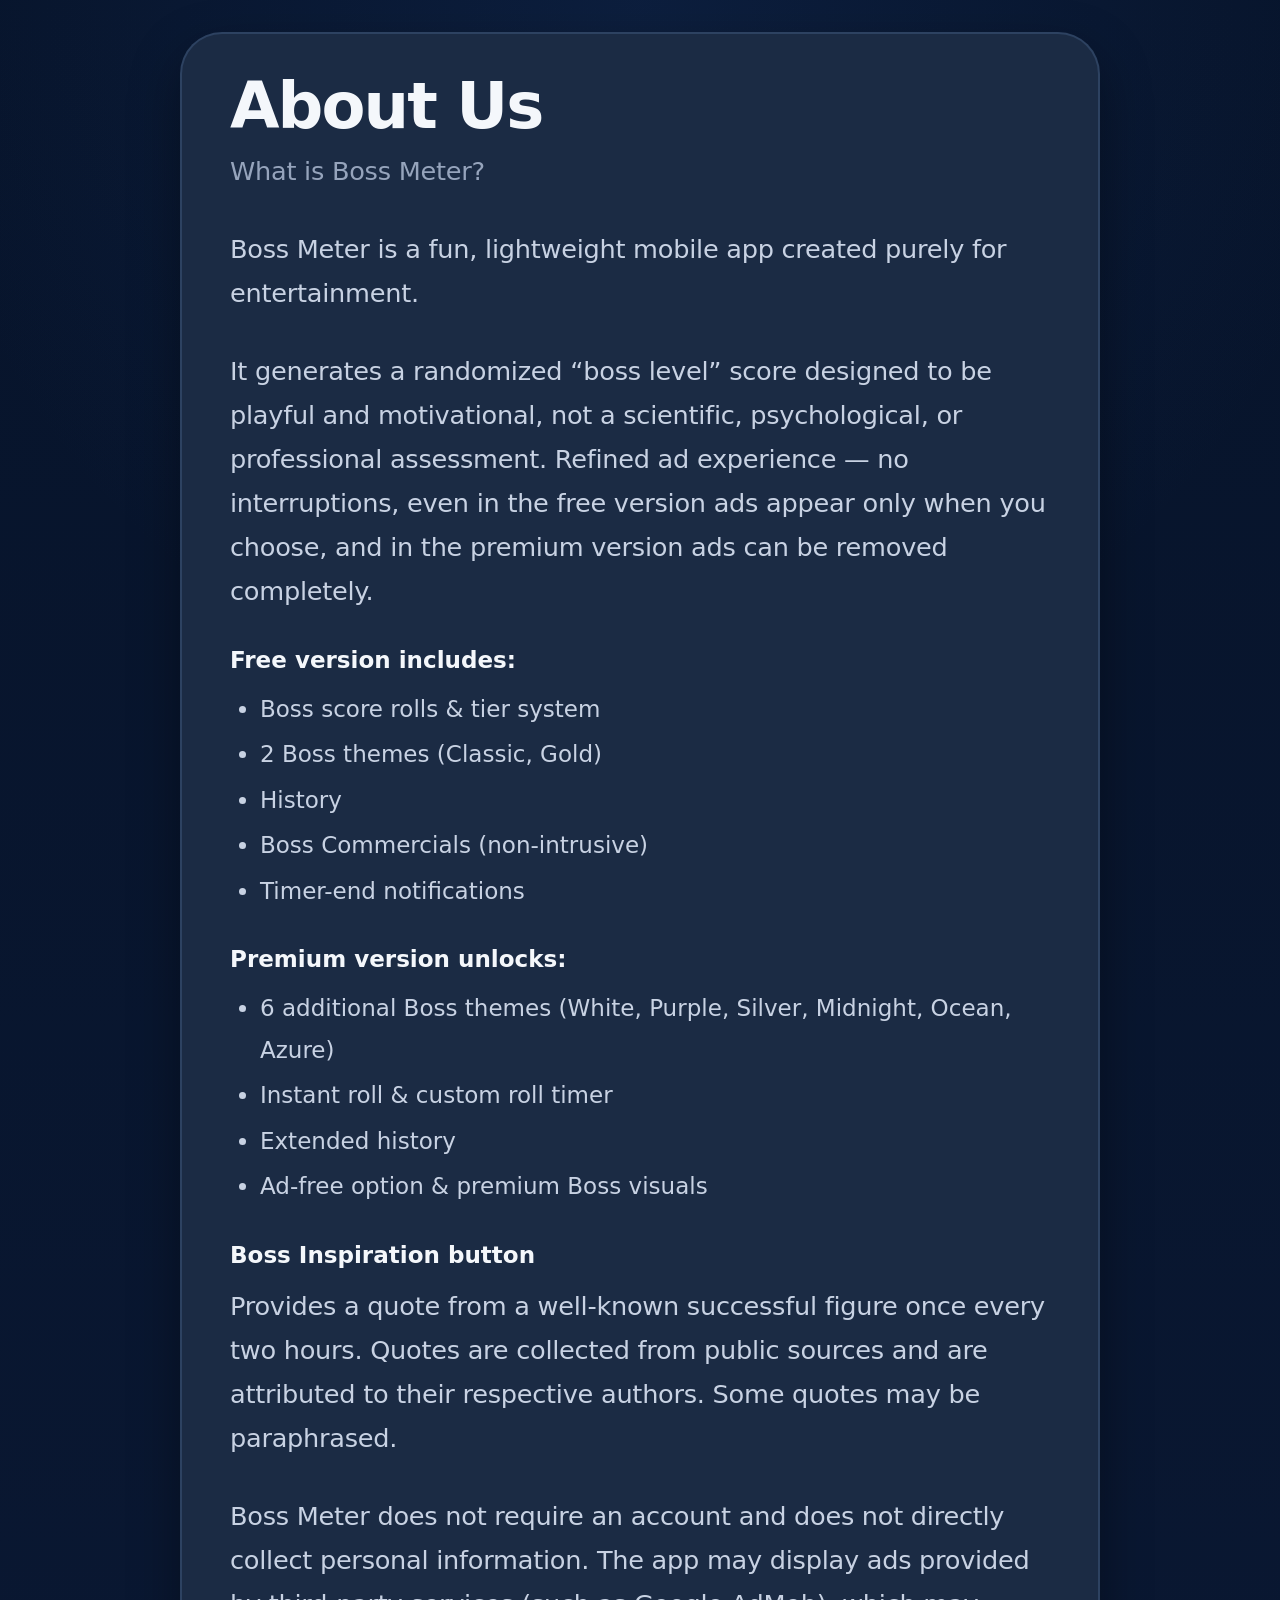
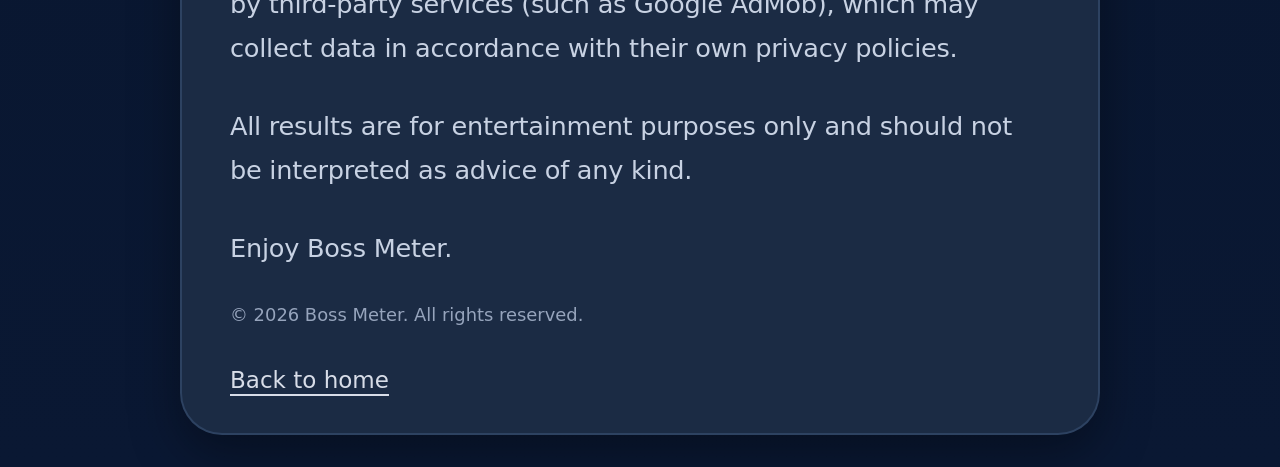
==== about.html @ b12c8812 "Update about.html" ====
<!DOCTYPE html>
<html lang="en">
<head>
  <meta charset="UTF-8" />
  <meta name="viewport" content="width=device-width, initial-scale=1.0" />
  <title>About Us - Boss Meter</title>
  <style>
    :root {
      --bg-1: #07142b;
      --bg-2: #0a1833;
      --card-bg: #1b2b44;
      --card-border: rgba(110, 145, 200, 0.22);
      --text-primary: #f4f7fb;
      --text-secondary: #c8d2e3;
      --text-muted: #96a4bc;
      --link: #d8dde8;
      --shadow: 0 20px 50px rgba(0, 0, 0, 0.35);
    }

    * {
      box-sizing: border-box;
    }

    html,
    body {
      margin: 0;
      min-height: 100%;
      font-family: Inter, system-ui, -apple-system, BlinkMacSystemFont, "Segoe UI", Roboto, Arial, sans-serif;
      background:
        radial-gradient(circle at top center, rgba(32, 68, 128, 0.22), transparent 34%),
        linear-gradient(180deg, var(--bg-1) 0%, var(--bg-2) 100%);
      color: var(--text-primary);
    }

    body {
      padding: 32px 16px;
      display: flex;
      justify-content: center;
      align-items: flex-start;
    }

    .card {
      width: 100%;
      max-width: 920px;
      background: var(--card-bg);
      border: 2px solid var(--card-border);
      border-radius: 42px;
      box-shadow: var(--shadow);
      padding: 42px 48px 40px;
    }

    h1 {
      margin: 0 0 12px;
      font-size: clamp(2.8rem, 5vw, 4.2rem);
      line-height: 0.95;
      font-weight: 800;
      letter-spacing: -0.03em;
      color: var(--text-primary);
    }

    .eyebrow {
      margin: 0 0 34px;
      font-size: clamp(1.2rem, 2vw, 1.7rem);
      color: var(--text-muted);
      font-weight: 400;
    }

    p {
      margin: 0 0 34px;
      font-size: clamp(1.28rem, 2vw, 1.65rem);
      line-height: 1.72;
      color: var(--text-secondary);
      letter-spacing: -0.01em;
    }

    .section-title {
      margin: 0 0 16px;
      font-size: clamp(1.2rem, 1.8vw, 1.45rem);
      font-weight: 700;
      color: var(--text-primary);
    }

    ul {
      margin: 0 0 34px 0;
      padding-left: 1.3em;
      color: var(--text-secondary);
      font-size: clamp(1.18rem, 1.8vw, 1.45rem);
      line-height: 1.8;
    }

    li {
      margin-bottom: 4px;
    }

    .copyright {
      margin-top: 6px;
      margin-bottom: 42px;
      font-size: clamp(1rem, 1.4vw, 1.25rem);
      color: var(--text-muted);
    }

    .back-link {
      display: inline-block;
      color: var(--link);
      text-decoration: underline;
      text-decoration-thickness: 2px;
      text-underline-offset: 6px;
      font-size: clamp(1.2rem, 1.8vw, 1.5rem);
      transition: opacity 0.2s ease;
    }

    .back-link:hover {
      opacity: 0.8;
    }

    @media (max-width: 640px) {
      body {
        padding: 16px 10px;
      }

      .card {
        border-radius: 28px;
        padding: 28px 22px 28px;
      }

      p,
      ul {
        line-height: 1.6;
      }
    }
  </style>
</head>
<body>
  <main class="card">
    <h1>About Us</h1>
    <p class="eyebrow">What is Boss Meter?</p>

    <p>
      Boss Meter is a fun, lightweight mobile app created purely for entertainment.
    </p>

    <p>
      It generates a randomized “boss level” score designed to be playful and
      motivational, not a scientific, psychological, or professional assessment.
      Refined ad experience — no interruptions, even in the free version ads appear only when you choose, and in the premium version ads can be removed completely.
    </p>

    <div class="section-title">Free version includes:</div>
    <ul>
      <li>Boss score rolls &amp; tier system</li>
      <li>2 Boss themes (Classic, Gold)</li>
      <li>History</li>
      <li>Boss Commercials (non-intrusive)</li>
      <li>Timer-end notifications</li>
    </ul>

    <div class="section-title">Premium version unlocks:</div>
    <ul>
      <li>6 additional Boss themes (White, Purple, Silver, Midnight, Ocean, Azure)</li>
      <li>Instant roll &amp; custom roll timer</li>
      <li>Extended history</li>
      <li>Ad-free option &amp; premium Boss visuals</li>
    </ul>

    <div class="section-title">Boss Inspiration button</div>
    <p>
      Provides a quote from a well-known successful figure once every two hours.
      Quotes are collected from public sources and are attributed to their respective
      authors. Some quotes may be paraphrased.
    </p>

    <p>
      Boss Meter does not require an account and does not directly collect personal
      information. The app may display ads provided by third-party services
      (such as Google AdMob), which may collect data in accordance with their own
      privacy policies.
    </p>

    <p>
      All results are for entertainment purposes only and should not be interpreted
      as advice of any kind.
    </p>

    <p>Enjoy Boss Meter.</p>

    <div class="copyright">© 2026 Boss Meter. All rights reserved.</div>

    <a class="back-link" href="/">Back to home</a>
  </main>
</body>
</html>
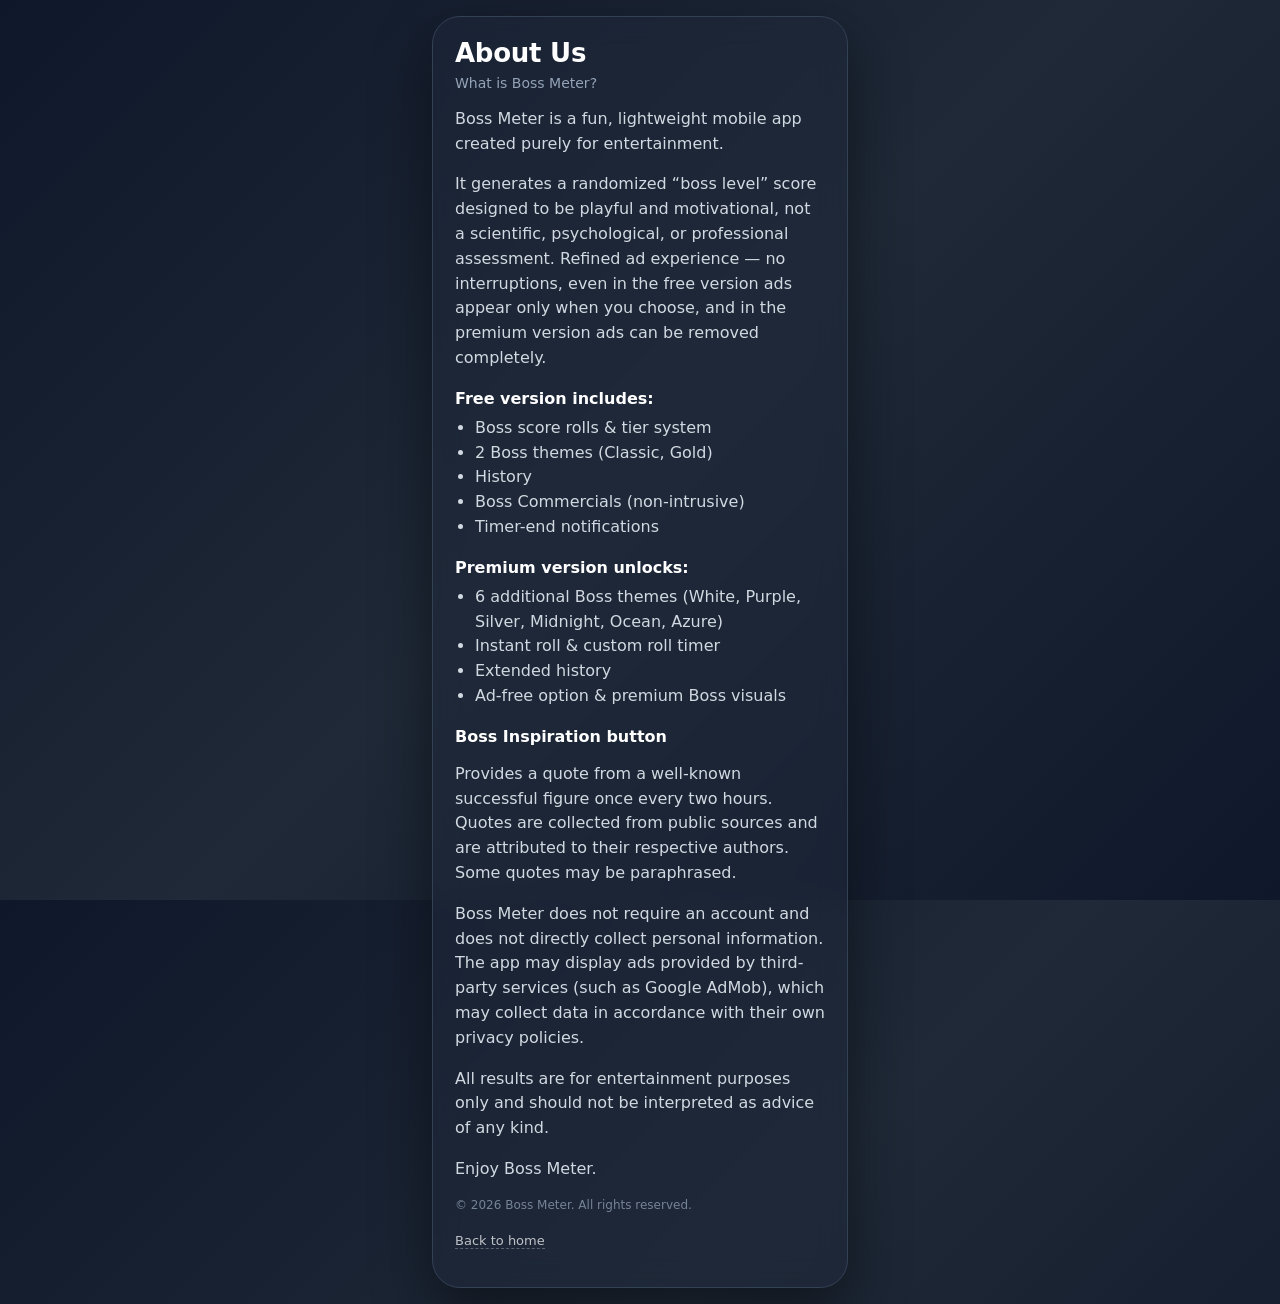
==== commit 118ae430: "Refactor about.html structure and styles" ====
--- a/about.html
+++ b/about.html
@@ -1,191 +1,84 @@
-<!DOCTYPE html>
+<!doctype html>
 <html lang="en">
 <head>
-  <meta charset="UTF-8" />
-  <meta name="viewport" content="width=device-width, initial-scale=1.0" />
+  <meta charset="utf-8" />
+  <meta name="viewport" content="width=device-width, initial-scale=1" />
   <title>About Us - Boss Meter</title>
-  <style>
-    :root {
-      --bg-1: #07142b;
-      --bg-2: #0a1833;
-      --card-bg: #1b2b44;
-      --card-border: rgba(110, 145, 200, 0.22);
-      --text-primary: #f4f7fb;
-      --text-secondary: #c8d2e3;
-      --text-muted: #96a4bc;
-      --link: #d8dde8;
-      --shadow: 0 20px 50px rgba(0, 0, 0, 0.35);
-    }
-
-    * {
-      box-sizing: border-box;
-    }
-
-    html,
-    body {
-      margin: 0;
-      min-height: 100%;
-      font-family: Inter, system-ui, -apple-system, BlinkMacSystemFont, "Segoe UI", Roboto, Arial, sans-serif;
-      background:
-        radial-gradient(circle at top center, rgba(32, 68, 128, 0.22), transparent 34%),
-        linear-gradient(180deg, var(--bg-1) 0%, var(--bg-2) 100%);
-      color: var(--text-primary);
-    }
-
-    body {
-      padding: 32px 16px;
-      display: flex;
-      justify-content: center;
-      align-items: flex-start;
-    }
-
-    .card {
-      width: 100%;
-      max-width: 920px;
-      background: var(--card-bg);
-      border: 2px solid var(--card-border);
-      border-radius: 42px;
-      box-shadow: var(--shadow);
-      padding: 42px 48px 40px;
-    }
-
-    h1 {
-      margin: 0 0 12px;
-      font-size: clamp(2.8rem, 5vw, 4.2rem);
-      line-height: 0.95;
-      font-weight: 800;
-      letter-spacing: -0.03em;
-      color: var(--text-primary);
-    }
-
-    .eyebrow {
-      margin: 0 0 34px;
-      font-size: clamp(1.2rem, 2vw, 1.7rem);
-      color: var(--text-muted);
-      font-weight: 400;
-    }
-
-    p {
-      margin: 0 0 34px;
-      font-size: clamp(1.28rem, 2vw, 1.65rem);
-      line-height: 1.72;
-      color: var(--text-secondary);
-      letter-spacing: -0.01em;
-    }
-
-    .section-title {
-      margin: 0 0 16px;
-      font-size: clamp(1.2rem, 1.8vw, 1.45rem);
-      font-weight: 700;
-      color: var(--text-primary);
-    }
-
-    ul {
-      margin: 0 0 34px 0;
-      padding-left: 1.3em;
-      color: var(--text-secondary);
-      font-size: clamp(1.18rem, 1.8vw, 1.45rem);
-      line-height: 1.8;
-    }
-
-    li {
-      margin-bottom: 4px;
-    }
-
-    .copyright {
-      margin-top: 6px;
-      margin-bottom: 42px;
-      font-size: clamp(1rem, 1.4vw, 1.25rem);
-      color: var(--text-muted);
-    }
-
-    .back-link {
-      display: inline-block;
-      color: var(--link);
-      text-decoration: underline;
-      text-decoration-thickness: 2px;
-      text-underline-offset: 6px;
-      font-size: clamp(1.2rem, 1.8vw, 1.5rem);
-      transition: opacity 0.2s ease;
-    }
-
-    .back-link:hover {
-      opacity: 0.8;
-    }
-
-    @media (max-width: 640px) {
-      body {
-        padding: 16px 10px;
-      }
-
-      .card {
-        border-radius: 28px;
-        padding: 28px 22px 28px;
-      }
-
-      p,
-      ul {
-        line-height: 1.6;
-      }
-    }
-  </style>
+  <link rel="stylesheet" href="./styles.css" />
 </head>
 <body>
-  <main class="card">
-    <h1>About Us</h1>
-    <p class="eyebrow">What is Boss Meter?</p>
+  <main class="page">
+    <div class="wrap">
+      <section class="card">
+        <h1 class="title">About Us</h1>
+        <p class="subtitle">What is Boss Meter?</p>
 
-    <p>
-      Boss Meter is a fun, lightweight mobile app created purely for entertainment.
-    </p>
+        <p style="color: rgba(226,232,240,0.92); line-height:1.55;">
+          Boss Meter is a fun, lightweight mobile app created purely for entertainment.
+        </p>
 
-    <p>
-      It generates a randomized “boss level” score designed to be playful and
-      motivational, not a scientific, psychological, or professional assessment.
-      Refined ad experience — no interruptions, even in the free version ads appear only when you choose, and in the premium version ads can be removed completely.
-    </p>
+        <p style="color: rgba(226,232,240,0.92); line-height:1.55;">
+          It generates a randomized “boss level” score designed to be playful and
+          motivational, not a scientific, psychological, or professional assessment.
+          Refined ad experience — no interruptions, even in the free version ads appear only when you choose, and in the premium version ads can be removed completely.
+        </p>
 
-    <div class="section-title">Free version includes:</div>
-    <ul>
-      <li>Boss score rolls &amp; tier system</li>
-      <li>2 Boss themes (Classic, Gold)</li>
-      <li>History</li>
-      <li>Boss Commercials (non-intrusive)</li>
-      <li>Timer-end notifications</li>
-    </ul>
+        <p style="font-weight:700; margin-top:18px; margin-bottom:8px;">
+          Free version includes:
+        </p>
+        <ul style="color: rgba(226,232,240,0.92); line-height:1.55; padding-left: 20px; margin-top:0;">
+          <li>Boss score rolls &amp; tier system</li>
+          <li>2 Boss themes (Classic, Gold)</li>
+          <li>History</li>
+          <li>Boss Commercials (non-intrusive)</li>
+          <li>Timer-end notifications</li>
+        </ul>
 
-    <div class="section-title">Premium version unlocks:</div>
-    <ul>
-      <li>6 additional Boss themes (White, Purple, Silver, Midnight, Ocean, Azure)</li>
-      <li>Instant roll &amp; custom roll timer</li>
-      <li>Extended history</li>
-      <li>Ad-free option &amp; premium Boss visuals</li>
-    </ul>
+        <p style="font-weight:700; margin-top:18px; margin-bottom:8px;">
+          Premium version unlocks:
+        </p>
+        <ul style="color: rgba(226,232,240,0.92); line-height:1.55; padding-left: 20px; margin-top:0;">
+          <li>6 additional Boss themes (White, Purple, Silver, Midnight, Ocean, Azure)</li>
+          <li>Instant roll &amp; custom roll timer</li>
+          <li>Extended history</li>
+          <li>Ad-free option &amp; premium Boss visuals</li>
+        </ul>
 
-    <div class="section-title">Boss Inspiration button</div>
-    <p>
-      Provides a quote from a well-known successful figure once every two hours.
-      Quotes are collected from public sources and are attributed to their respective
-      authors. Some quotes may be paraphrased.
-    </p>
+        <p style="font-weight:700; margin-top:18px; margin-bottom:8px;">
+          Boss Inspiration button
+        </p>
 
-    <p>
-      Boss Meter does not require an account and does not directly collect personal
-      information. The app may display ads provided by third-party services
-      (such as Google AdMob), which may collect data in accordance with their own
-      privacy policies.
-    </p>
+        <p style="color: rgba(226,232,240,0.92); line-height:1.55;">
+          Provides a quote from a well-known successful figure once every two hours.
+          Quotes are collected from public sources and are attributed to their respective
+          authors. Some quotes may be paraphrased.
+        </p>
 
-    <p>
-      All results are for entertainment purposes only and should not be interpreted
-      as advice of any kind.
-    </p>
+        <p style="color: rgba(226,232,240,0.92); line-height:1.55;">
+          Boss Meter does not require an account and does not directly collect personal
+          information. The app may display ads provided by third-party services
+          (such as Google AdMob), which may collect data in accordance with their own
+          privacy policies.
+        </p>
 
-    <p>Enjoy Boss Meter.</p>
+        <p style="color: rgba(226,232,240,0.92); line-height:1.55;">
+          All results are for entertainment purposes only and should not be interpreted
+          as advice of any kind.
+        </p>
 
-    <div class="copyright">© 2026 Boss Meter. All rights reserved.</div>
+        <p style="color: rgba(226,232,240,0.92); line-height:1.55;">
+          Enjoy Boss Meter.
+        </p>
 
-    <a class="back-link" href="/">Back to home</a>
+        <p style="color: rgba(148,163,184,0.75); font-size:12px; margin-top:16px;">
+          © 2026 Boss Meter. All rights reserved.
+        </p>
+
+        <p style="margin-top:18px;">
+          <a href="./index.html" class="fineLink">Back to home</a>
+        </p>
+      </section>
+    </div>
   </main>
 </body>
 </html>
--- a/styles.css
+++ b/styles.css
@@ -0,0 +1,674 @@
+/* Mobile-first, framework-free UI */
+
+:root{
+  --bg1:#0f172a;   /* slate-900 */
+  --bg2:#1f2937;   /* slate-800-ish */
+  --card: rgba(30,41,59,0.5); /* slate-800/50 */
+  --cardBorder: rgba(51,65,85,1); /* slate-700 */
+  --muted: rgba(148,163,184,1); /* slate-400 */
+  --muted2: rgba(100,116,139,1); /* slate-500 */
+  --white: #ffffff;
+
+  --gray:#9ca3af;
+  --green:#4ade80;
+  --blue:#60a5fa;
+  --purple:#c084fc;
+  --yellow:#facc15;
+}
+.appPromoText div{
+  padding: 4px 0;
+}
+
+.appPromoText div:not(:last-child){
+  border-bottom: 1px solid rgba(255,255,255,0.06);
+}
+
+*{ box-sizing:border-box; }
+html,body{ height:100%; }
+body{
+  margin:0;
+  font-family: ui-sans-serif, system-ui, -apple-system, Segoe UI, Roboto, Helvetica, Arial, "Apple Color Emoji","Segoe UI Emoji";
+  color: var(--white);
+  background: linear-gradient(135deg, var(--bg1), var(--bg2), var(--bg1));
+  overflow-x: hidden;
+  overflow-y: auto;
+}
+
+.page{
+  min-height:100vh;
+  width:100%;
+  position: relative;
+}
+
+/* Slider styles removed (separate pages now) */
+
+.wrap{
+  width:100%;
+  max-width: 448px; /* max-w-md */
+  margin: 0 auto;               /* center on desktop */
+  padding: 16px 16px;           /* breathing room on all screens */
+}
+
+.card{
+  position: relative;
+  background: var(--card);
+  border: 1px solid var(--cardBorder);
+  border-radius: 28px; /* rounded-3xl */
+  padding: 20px;
+  box-shadow: 0 25px 60px rgba(0,0,0,0.45);
+  backdrop-filter: blur(14px);
+}
+
+.header{
+  text-align:center;
+  margin-bottom: 16px;
+}
+
+.logo{
+  width:56px;
+  height:56px;
+  margin: 0 auto 10px auto;
+  border-radius: 18px;
+  display:flex;
+  align-items:center;
+  justify-content:center;
+  background: linear-gradient(135deg, #f59e0b, #ea580c);
+  box-shadow: 0 12px 24px rgba(0,0,0,0.28);
+}
+
+.title{
+  margin: 0 0 6px 0;
+  font-size: 24px;
+  line-height: 1.15;
+  letter-spacing: -0.01em;
+  font-weight: 800;
+}
+
+.subtitle{
+  margin: 0;
+  color: var(--muted);
+  font-size: 14px;
+}
+
+.resultArea{ margin-bottom: 16px; }
+
+.placeholder{
+  height: 132px;
+  border-radius: 18px;
+  display:flex;
+  align-items:center;
+  justify-content:center;
+  background: rgba(15,23,42,0.5);
+  border: 2px dashed rgba(51,65,85,1);
+}
+
+.placeholderText{
+  color: var(--muted2);
+  font-size: 16px;
+}
+
+.pulse{ animation: pulse 1.2s ease-in-out infinite; }
+@keyframes pulse{
+  0%,100%{ opacity: 1; }
+  50%{ opacity: .55; }
+}
+
+.result{
+  background: rgba(15,23,42,0.8);
+  border: 1px solid rgba(51,65,85,1);
+  border-radius: 18px;
+  padding: 18px;
+  animation: zoomIn .30s ease-out both;
+}
+
+@keyframes zoomIn{
+  from{ transform: scale(.92); opacity: .0; }
+  to{ transform: scale(1); opacity: 1; }
+}
+
+.hidden{ display:none; }
+
+.resultNumber{
+  text-align:center;
+  font-size: 54px;
+  font-weight: 900;
+  line-height: 1;
+  margin-bottom: 6px;
+}
+
+.resultTier{
+  text-align:center;
+  font-size: 16px;
+  font-weight: 800;
+  letter-spacing: .08em;
+  margin-bottom: 10px;
+}
+
+.resultIcon{
+  display:flex;
+  justify-content:center;
+}
+
+.icon{
+  width: 32px;
+  height: 32px;
+}
+.icon--white{ width:32px; height:32px; }
+
+.checkBtn{
+  width: 100%;
+  height: 42px;
+  border: 0;
+  border-radius: 14px;
+  cursor: pointer;
+  color: var(--white);
+  font-size: 16px;
+  font-weight: 900;
+  background: linear-gradient(90deg, #f59e0b, #f97316, #ef4444);
+  box-shadow: 0 14px 28px rgba(249,115,22,0.20);
+  transition: transform .18s ease, filter .18s ease, opacity .18s ease;
+
+  display:flex;
+  align-items:center;
+  justify-content:center;
+}
+
+.checkBtn:hover{ filter: brightness(1.06); transform: scale(1.02); }
+.checkBtn:active{ transform: scale(0.98); }
+.checkBtn:disabled{
+  opacity: 0.70;
+  cursor: not-allowed;
+  transform: none;
+}
+
+.checkBtn--thin{
+  height: 42px;
+  font-size: 16px;
+  box-shadow: 0 10px 20px rgba(249,115,22,0.16);
+}
+
+.btnInner{
+  display:flex;
+  align-items:center;
+  justify-content:center;
+  gap: 10px;
+}
+
+.btnIcon svg{
+  width: 20px;
+  height: 20px;
+}
+
+.spin{ animation: spin 1s linear infinite; }
+@keyframes spin{ to{ transform: rotate(360deg); } }
+
+.tiers{
+  margin-top: 16px;
+  padding-top: 14px;
+  border-top: 1px solid rgba(51,65,85,1);
+}
+
+.tiersLabel{
+  margin: 0 0 8px 0;
+  text-align:center;
+  font-size: 11px;
+  letter-spacing: .14em;
+  color: var(--muted2);
+}
+
+.tierGrid{
+  display:flex;
+  flex-wrap:nowrap;
+  gap: 3px;
+  justify-content:center;
+  align-items:stretch;
+}
+
+@media (max-width: 340px){
+  .tierGrid{ flex-wrap:wrap; }
+}
+
+.tierBox{
+  flex: 1 1 0;
+  min-width: 64px;
+  max-width: 120px;
+  padding: 8px 8px;
+  border-radius: 12px;
+  background: rgba(15,23,42,0.5);
+  text-align:center;
+}
+
+.tierRange{
+  font-weight: 900;
+  font-size: 11px;
+  margin-bottom: 3px;
+}
+
+.tierName{
+  font-size: 11px;
+  color: rgba(148,163,184,0.9);
+}
+
+.tierRange--gray{ color: var(--gray); }
+.tierRange--green{ color: var(--green); }
+.tierRange--blue{ color: var(--blue); }
+.tierRange--purple{ color: var(--purple); }
+.tierRange--yellow{ color: var(--yellow); }
+
+/* Footer area under the card */
+.footerArea{
+  margin-top: 10px;
+}
+
+.fineLinks{
+  margin-top: 10px;
+  text-align:center;
+}
+
+.fineLink{
+  color: rgba(255,255,255,0.72);
+  text-decoration:none;
+  border-bottom: 1px dashed rgba(255,255,255,0.28);
+  font-size: 13px;
+}
+.fineLink:hover{ color: rgba(255,255,255,0.92); }
+
+/* Ad box */
+.adBox{
+  margin-top: 10px;
+  min-height: 250px;
+  border-radius: 18px;
+  border: 1px solid rgba(51,65,85,1);
+  background: rgba(15,23,42,0.55);
+  overflow:hidden;
+  display:flex;
+  align-items:center;
+  justify-content:center;
+}
+
+.adPlaceholder{
+  text-align:center;
+  padding: 18px;
+}
+.adLabel{
+  font-weight: 900;
+  font-size: 18px;
+  margin-bottom: 8px;
+}
+.adHint{
+  color: var(--muted);
+  font-size: 13px;
+  line-height: 1.45;
+}
+
+/* Back button on ads screen */
+.backBtn{
+  margin-top: 18px;
+  width: auto;
+  padding: 10px 22px;
+  border-radius: 999px;
+  border: 1px solid rgba(255,255,255,0.18);
+  background: rgba(255,255,255,0.08);
+  color: rgba(255,255,255,0.92);
+  font-weight: 900;
+  font-size: 18px;
+  cursor:pointer;
+  transition: transform .18s ease, filter .18s ease;
+  display: inline-flex;
+  align-items: center;
+  justify-content: center;
+}
+
+.backBtn:hover{ filter: brightness(1.06); transform: scale(1.01); }
+.backBtn:active{ transform: scale(0.99); }
+
+@media (min-width: 520px){
+  .card{ padding: 22px; }
+  .title{ font-size: 26px; }
+}
+
+.card--ads{
+  padding-top: 22px;
+  padding-bottom: 22px;
+}
+
+/* Cookie consent banner */
+.cookieBanner{
+  position: fixed;
+  left: 0;
+  right: 0;
+  bottom: 0;
+  padding: 12px;
+  z-index: 50;
+}
+.cookieCard{
+  width: min(680px, 100%);
+  margin: 0 auto;
+  background: rgba(15,23,42,0.92);
+  border: 1px solid rgba(51,65,85,1);
+  border-radius: 16px;
+  box-shadow: 0 18px 45px rgba(0,0,0,0.45);
+  padding: 12px;
+  backdrop-filter: blur(12px);
+  display: flex;
+  flex-direction: column;
+  gap: 10px;
+}
+.cookieText{
+  color: rgba(226,232,240,0.92);
+  font-size: 13px;
+  line-height: 1.35;
+}
+.cookieLink{
+  color: rgba(255,255,255,0.88);
+  text-decoration: none;
+  border-bottom: 1px dashed rgba(255,255,255,0.32);
+}
+.cookieActions{
+  display: flex;
+  gap: 10px;
+  justify-content: flex-end;
+}
+.cookieBtn{
+  border: 0;
+  border-radius: 12px;
+  padding: 10px 12px;
+  font-weight: 900;
+  cursor: pointer;
+  color: var(--white);
+  background: linear-gradient(90deg, #f59e0b, #f97316, #ef4444);
+}
+.cookieBtn--ghost{
+  background: rgba(255,255,255,0.10);
+  border: 1px solid rgba(255,255,255,0.18);
+  font-weight: 800;
+}
+@media (min-width: 520px){
+  .cookieCard{ flex-direction: row; align-items: center; justify-content: space-between; }
+  .cookieText{ max-width: 420px; }
+}
+
+/* Progress bar */
+.result.progressMode .resultNumber,
+.result.progressMode .resultTier,
+.result.progressMode .resultIcon{
+  display:none;
+}
+
+.progressBlock{
+  position: relative;
+  z-index: 1;
+  margin-top: 14px;
+  display:flex;
+  flex-direction:column;
+  align-items:center;
+  gap: 10px;
+}
+
+.progressValue{
+  font-weight: 900;
+  font-size: 22px;
+  line-height: 1;
+}
+
+.progressTrack{
+  width: 100%;
+  height: 12px;
+  border-radius: 999px;
+  background: rgba(255,255,255,0.10);
+  border: 1px solid rgba(255,255,255,0.14);
+  overflow:hidden;
+}
+
+.progressFill{
+  height: 100%;
+  width: 0%;
+  border-radius: 999px;
+  background: var(--gray);
+  transition: width 80ms linear;
+}
+
+.bossFunny{
+  text-align:center;
+  font-size:13px;
+  color: rgba(226,232,240,0.86);
+  line-height:1.35;
+  max-width: 30ch;
+}
+
+/* Boss images */
+.resultArea{
+  overflow: hidden;
+}
+
+.result{
+  position: relative;
+}
+
+.bossImage{
+  position: absolute;
+  inset: 0;
+  width: 100%;
+  height: 100%;
+  object-fit: cover;
+  z-index: 0;
+}
+
+.result.hasImage .resultNumber,
+.result.hasImage .resultTier,
+.result.hasImage .resultIcon{
+  opacity: 0;
+}
+
+.resultNumber,
+.resultTier,
+.resultIcon{
+  position: relative;
+  z-index: 1;
+}
+
+/* Responsive tier boxes */
+.tierBox{flex: 1 1 0; max-width: 140px;}
+@media (max-width: 360px){
+  .tierBox{max-width: 120px;}
+}
+
+a.checkBtn{ text-decoration:none; }
+.adsTitle{margin: 0 0 12px; font-size: clamp(20px, 6vw, 28px); text-align:center; color: var(--text); opacity: .9; }
+
+/* Shared link label */
+.bossFunny--shared{ color: rgba(148,163,184,0.92); }
+
+/* Fix orphan ::before / ::after artifacts on ads page */
+.card--ads *::before,
+.card--ads *::after{
+  content: none !important;
+}
+
+/* Fix AdSense left-edge placeholder artifact */
+.adBox ins.adsbygoogle{
+  display: block !important;
+  width: 100% !important;
+  min-height: 250px;
+}
+
+.adBox iframe{
+  display: block !important;
+  width: 100% !important;
+}
+
+/* Share button inside the result rectangle */
+.resultShareBtn{
+  position: absolute;
+  top: 10px;
+  right: 10px;
+
+  width: 34px;
+  height: 34px;
+
+  border-radius: 999px;
+
+  border: 1px solid rgba(255,255,255,0.25);
+  background: rgba(255,255,255,0.10);
+
+  color: rgba(255,255,255,0.95);
+
+  display: inline-flex;
+  align-items: center;
+  justify-content: center;
+
+  backdrop-filter: blur(12px);
+
+  box-shadow: 0 6px 18px rgba(0,0,0,0.35);
+
+  cursor: pointer;
+  z-index: 6;
+
+  transition: transform .18s ease, filter .18s ease;
+}
+.logo{
+  width:56px;
+  height:56px;
+  margin: 0 auto 10px auto;
+  border-radius: 18px;
+
+  display:flex;
+  align-items:center;
+  justify-content:center;
+
+  background: transparent;
+  border: 1px solid #f59e0b;
+
+  box-shadow: 0 12px 24px rgba(0,0,0,0.28);
+  font-size: 30px;
+  line-height: 1;
+}
+
+.resultShareBtn svg{
+  width: 18px;
+  height: 18px;
+  stroke: currentColor;
+  fill: none;
+  stroke-width: 2;
+  stroke-linecap: round;
+  stroke-linejoin: round;
+}
+.resultShareBtn:hover{ filter: brightness(1.06); transform: scale(1.03); }
+.resultShareBtn:active{ transform: scale(0.98); }
+
+/* "( Shared score )" label */
+.sharedLabel{
+  text-align:center;
+  font-size: 13px;
+  color: rgba(148,163,184,0.92);
+  margin-top: 10px;
+}
+
+/* Share modal */
+.shareModal{
+  position: fixed;
+  inset: 0;
+  background: rgba(0,0,0,0.55);
+  display:flex;
+  align-items:center;
+  justify-content:center;
+  padding: 18px 14px;
+  z-index: 60;
+}
+.shareModal.hidden{ display:none; }
+
+.shareCard{
+  width: min(520px, 100%);
+  background: rgba(15,23,42,0.94);
+  border: 1px solid rgba(51,65,85,1);
+  border-radius: 18px;
+  box-shadow: 0 25px 70px rgba(0,0,0,0.55);
+  padding: 14px;
+  backdrop-filter: blur(14px);
+}
+.shareHeader{
+  display:flex;
+  align-items:center;
+  justify-content:space-between;
+  gap: 10px;
+  margin-bottom: 10px;
+}
+.shareTitle{
+  font-weight: 900;
+  font-size: 16px;
+  letter-spacing: .08em;
+  color: rgba(226,232,240,0.92);
+}
+.shareSub{
+  margin: 2px 0 12px;
+  color: rgba(148,163,184,0.92);
+  font-size: 12px;
+}
+.shareClose{
+  width: 36px;
+  height: 36px;
+  border-radius: 12px;
+  border: 1px solid rgba(255,255,255,0.18);
+  background: rgba(255,255,255,0.08);
+  color: rgba(255,255,255,0.92);
+  font-weight: 900;
+  cursor:pointer;
+}
+.shareClose:hover{ filter: brightness(1.06); }
+
+.shareActions{
+  display:flex;
+  flex-direction:column;
+  gap: 10px;
+}
+.shareOptionBtn{
+  width: 100%;
+  height: 46px;
+  border-radius: 14px;
+  border: 1px solid rgba(255,255,255,0.18);
+  background: rgba(255,255,255,0.08);
+  color: rgba(255,255,255,0.92);
+  font-weight: 900;
+  font-size: 15px;
+  cursor: pointer;
+  backdrop-filter: blur(10px);
+  transition: transform .18s ease, filter .18s ease;
+}
+.shareOptionBtn:hover{ filter: brightness(1.06); transform: scale(1.01); }
+.shareOptionBtn:active{ transform: scale(0.99); }
+
+/* App promo block */
+.appPromoCard{
+  margin-top: 12px;
+  padding: 10px 12px 6px;
+  border-radius: 28px;
+  background: rgba(15,23,42,0.78);
+  border: 1px solid rgba(51,65,85,1);
+}
+
+.appPromoCard .checkBtn{
+  margin: 0;
+}
+
+.appPromoStars{
+  display:flex;
+  justify-content:center;
+  gap: 10px;
+  margin-top: 12px;
+}
+
+.appPromoStar{
+  font-size: 18px;
+  line-height: 1;
+  color: var(--yellow);
+  text-shadow: 0 0 10px rgba(250,204,21,0.18);
+}
+
+.appPromoText{
+  margin-top: 10px;
+  text-align:center;
+  color: rgba(226,232,240,0.82);
+  font-size: 13px;
+  line-height: 1.55;
+  padding: 3px 0;
+}
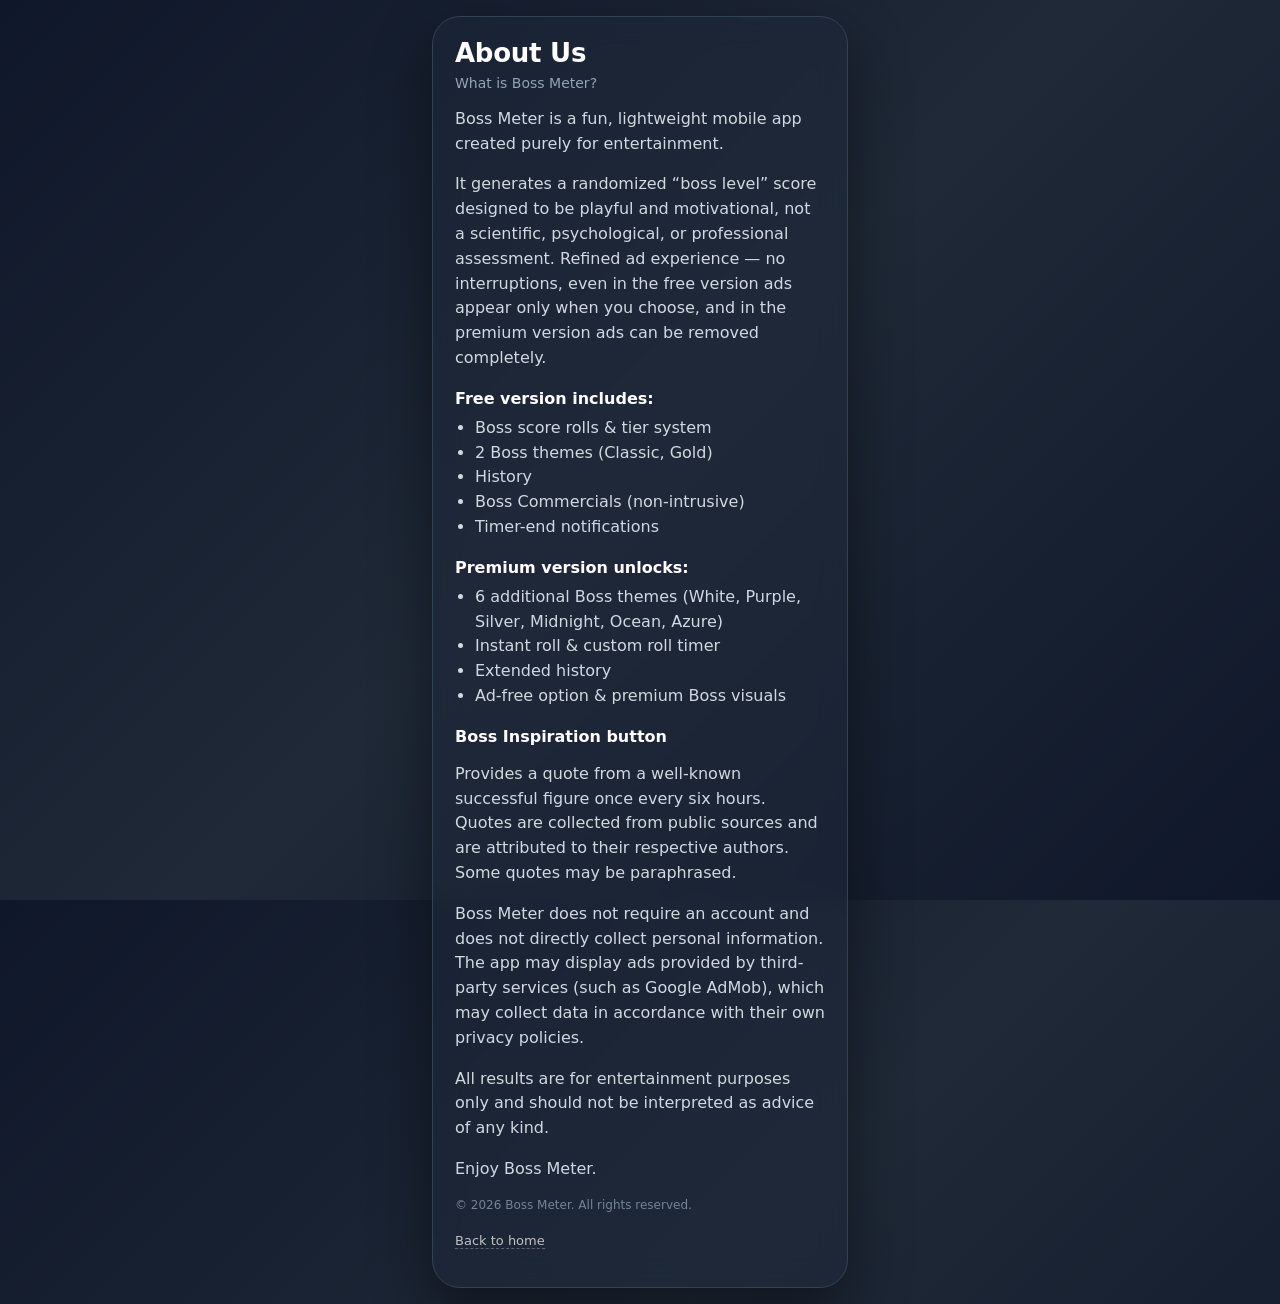
==== commit 8d3868e7: "Update quote frequency from two hours to six hours" ====
--- a/about.html
+++ b/about.html
@@ -49,7 +49,7 @@
         </p>
 
         <p style="color: rgba(226,232,240,0.92); line-height:1.55;">
-          Provides a quote from a well-known successful figure once every two hours.
+          Provides a quote from a well-known successful figure once every six hours.
           Quotes are collected from public sources and are attributed to their respective
           authors. Some quotes may be paraphrased.
         </p>
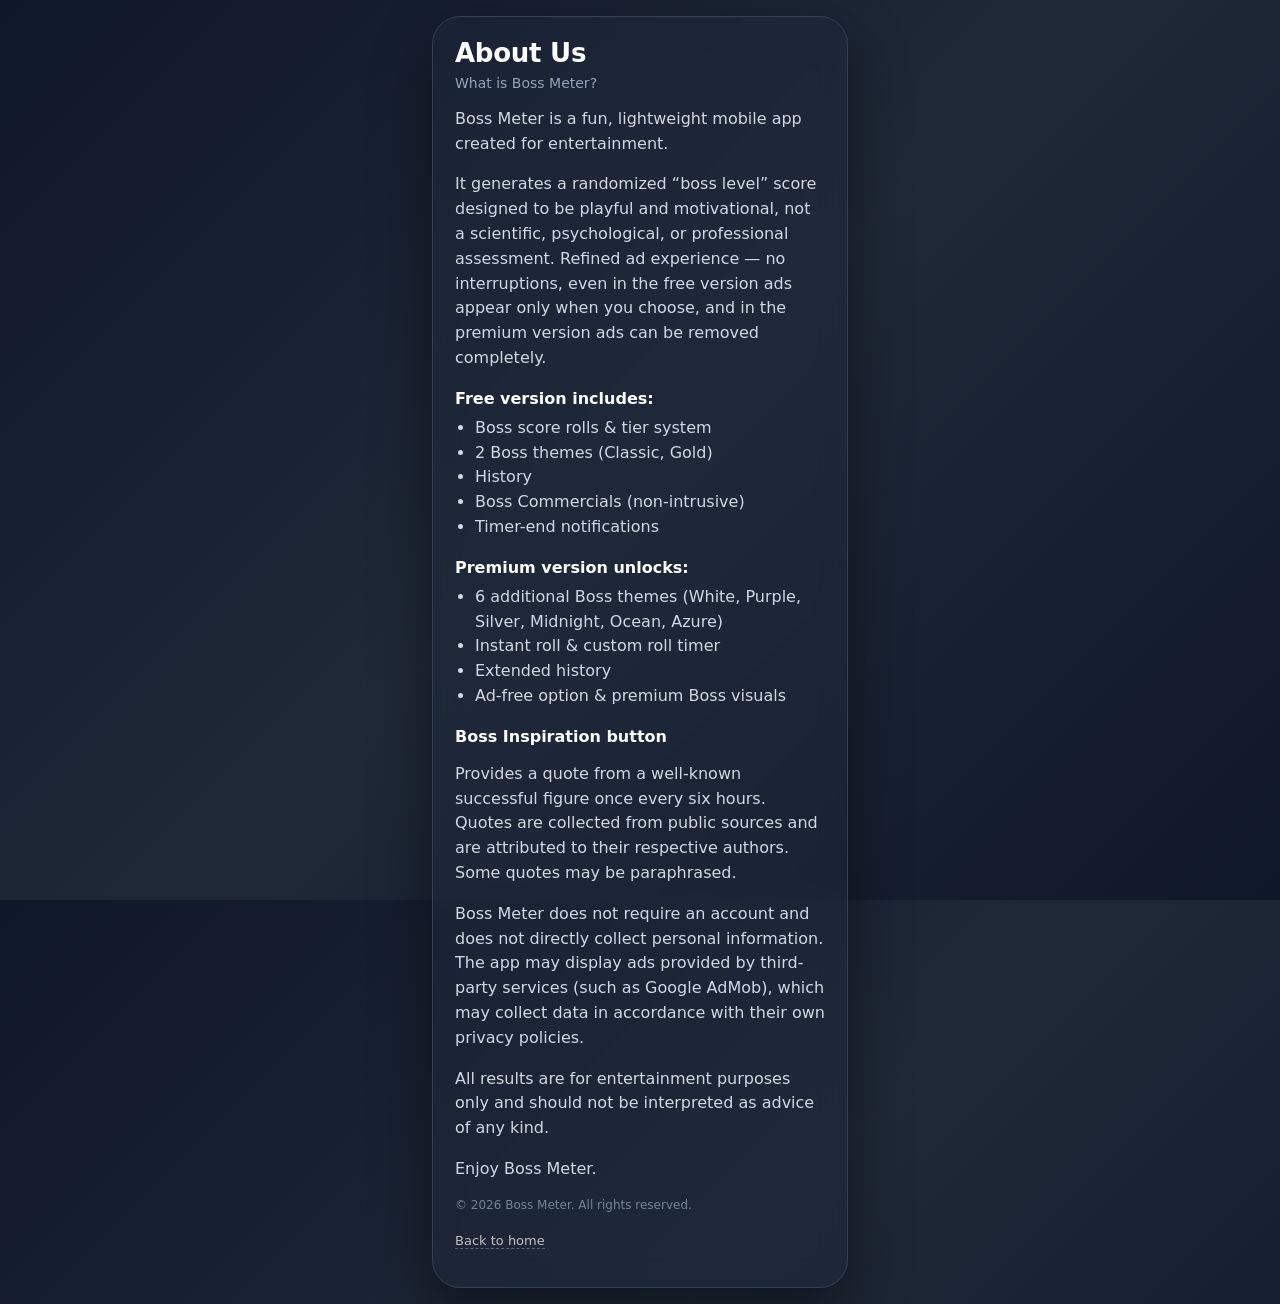
==== commit 339c1711: "Update about.html" ====
--- a/about.html
+++ b/about.html
@@ -14,7 +14,7 @@
         <p class="subtitle">What is Boss Meter?</p>
 
         <p style="color: rgba(226,232,240,0.92); line-height:1.55;">
-          Boss Meter is a fun, lightweight mobile app created purely for entertainment.
+          Boss Meter is a fun, lightweight mobile app created for entertainment.
         </p>
 
         <p style="color: rgba(226,232,240,0.92); line-height:1.55;">
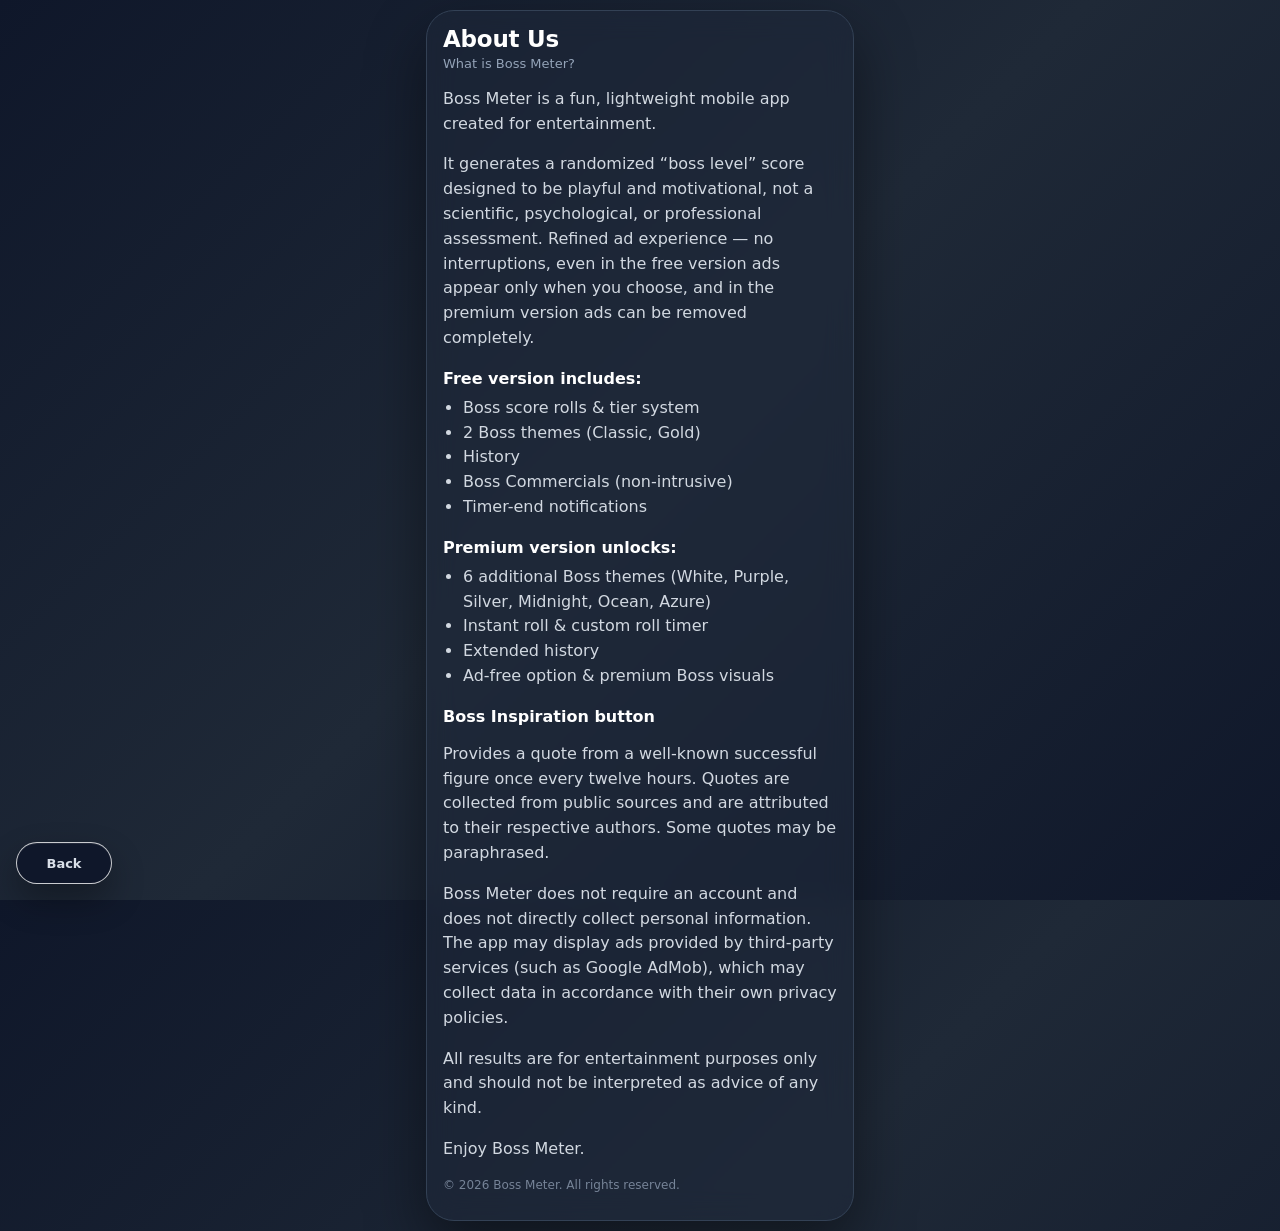
==== commit 7d1702c4: "Add files via upload" ====
--- a/about.html
+++ b/about.html
@@ -49,7 +49,7 @@
         </p>
 
         <p style="color: rgba(226,232,240,0.92); line-height:1.55;">
-          Provides a quote from a well-known successful figure once every six hours.
+          Provides a quote from a well-known successful figure once every twelve hours.
           Quotes are collected from public sources and are attributed to their respective
           authors. Some quotes may be paraphrased.
         </p>
@@ -74,11 +74,9 @@
           © 2026 Boss Meter. All rights reserved.
         </p>
 
-        <p style="margin-top:18px;">
-          <a href="./index.html" class="fineLink">Back to home</a>
-        </p>
       </section>
     </div>
   </main>
+  <a class="scoreBackBtn scoreBackBtn--small scoreBackBtn--floating" href="./index.html">Back</a>
 </body>
 </html>
--- a/styles.css
+++ b/styles.css
@@ -15,14 +15,6 @@
   --purple:#c084fc;
   --yellow:#facc15;
 }
-.appPromoText div{
-  padding: 4px 0;
-}
-
-.appPromoText div:not(:last-child){
-  border-bottom: 1px solid rgba(255,255,255,0.06);
-}
-
 *{ box-sizing:border-box; }
 html,body{ height:100%; }
 body{
@@ -46,7 +38,7 @@
   width:100%;
   max-width: 448px; /* max-w-md */
   margin: 0 auto;               /* center on desktop */
-  padding: 16px 16px;           /* breathing room on all screens */
+  padding: 10px 10px;           /* breathing room on all screens */
 }
 
 .card{
@@ -54,14 +46,14 @@
   background: var(--card);
   border: 1px solid var(--cardBorder);
   border-radius: 28px; /* rounded-3xl */
-  padding: 20px;
+  padding: 14px;
   box-shadow: 0 25px 60px rgba(0,0,0,0.45);
   backdrop-filter: blur(14px);
 }
 
 .header{
   text-align:center;
-  margin-bottom: 16px;
+  margin-bottom: 8px;
 }
 
 .logo{
@@ -77,9 +69,9 @@
 }
 
 .title{
-  margin: 0 0 6px 0;
-  font-size: 24px;
-  line-height: 1.15;
+  margin: 0 0 4px 0;
+  font-size: 22px;
+  line-height: 1.08;
   letter-spacing: -0.01em;
   font-weight: 800;
 }
@@ -87,10 +79,10 @@
 .subtitle{
   margin: 0;
   color: var(--muted);
-  font-size: 14px;
-}
-
-.resultArea{ margin-bottom: 16px; }
+  font-size: 13px;
+}
+
+.resultArea{ margin-bottom: 10px; }
 
 .placeholder{
   height: 132px;
@@ -117,7 +109,7 @@
   background: rgba(15,23,42,0.8);
   border: 1px solid rgba(51,65,85,1);
   border-radius: 18px;
-  padding: 18px;
+  padding: 14px;
   animation: zoomIn .30s ease-out both;
 }
 
@@ -130,18 +122,18 @@
 
 .resultNumber{
   text-align:center;
-  font-size: 54px;
+  font-size: 50px;
   font-weight: 900;
   line-height: 1;
-  margin-bottom: 6px;
+  margin-bottom: 4px;
 }
 
 .resultTier{
   text-align:center;
-  font-size: 16px;
+  font-size: 15px;
   font-weight: 800;
   letter-spacing: .08em;
-  margin-bottom: 10px;
+  margin-bottom: 8px;
 }
 
 .resultIcon{
@@ -157,12 +149,12 @@
 
 .checkBtn{
   width: 100%;
-  height: 42px;
+  height: 38px;
   border: 0;
   border-radius: 14px;
   cursor: pointer;
   color: var(--white);
-  font-size: 16px;
+  font-size: 15px;
   font-weight: 900;
   background: linear-gradient(90deg, #f59e0b, #f97316, #ef4444);
   box-shadow: 0 14px 28px rgba(249,115,22,0.20);
@@ -171,6 +163,10 @@
   display:flex;
   align-items:center;
   justify-content:center;
+}
+
+.secondaryBtn{
+  margin-top: 8px;
 }
 
 .checkBtn:hover{ filter: brightness(1.06); transform: scale(1.02); }
@@ -203,8 +199,8 @@
 @keyframes spin{ to{ transform: rotate(360deg); } }
 
 .tiers{
-  margin-top: 16px;
-  padding-top: 14px;
+  margin-top: 12px;
+  padding-top: 10px;
   border-top: 1px solid rgba(51,65,85,1);
 }
 
@@ -257,7 +253,7 @@
 
 /* Footer area under the card */
 .footerArea{
-  margin-top: 10px;
+  margin-top: 8px;
 }
 
 .fineLinks{
@@ -323,69 +319,13 @@
 .backBtn:active{ transform: scale(0.99); }
 
 @media (min-width: 520px){
-  .card{ padding: 22px; }
-  .title{ font-size: 26px; }
+  .card{ padding: 16px; }
+  .title{ font-size: 23px; }
 }
 
 .card--ads{
-  padding-top: 22px;
-  padding-bottom: 22px;
-}
-
-/* Cookie consent banner */
-.cookieBanner{
-  position: fixed;
-  left: 0;
-  right: 0;
-  bottom: 0;
-  padding: 12px;
-  z-index: 50;
-}
-.cookieCard{
-  width: min(680px, 100%);
-  margin: 0 auto;
-  background: rgba(15,23,42,0.92);
-  border: 1px solid rgba(51,65,85,1);
-  border-radius: 16px;
-  box-shadow: 0 18px 45px rgba(0,0,0,0.45);
-  padding: 12px;
-  backdrop-filter: blur(12px);
-  display: flex;
-  flex-direction: column;
-  gap: 10px;
-}
-.cookieText{
-  color: rgba(226,232,240,0.92);
-  font-size: 13px;
-  line-height: 1.35;
-}
-.cookieLink{
-  color: rgba(255,255,255,0.88);
-  text-decoration: none;
-  border-bottom: 1px dashed rgba(255,255,255,0.32);
-}
-.cookieActions{
-  display: flex;
-  gap: 10px;
-  justify-content: flex-end;
-}
-.cookieBtn{
-  border: 0;
-  border-radius: 12px;
-  padding: 10px 12px;
-  font-weight: 900;
-  cursor: pointer;
-  color: var(--white);
-  background: linear-gradient(90deg, #f59e0b, #f97316, #ef4444);
-}
-.cookieBtn--ghost{
-  background: rgba(255,255,255,0.10);
-  border: 1px solid rgba(255,255,255,0.18);
-  font-weight: 800;
-}
-@media (min-width: 520px){
-  .cookieCard{ flex-direction: row; align-items: center; justify-content: space-between; }
-  .cookieText{ max-width: 420px; }
+  padding-top: 14px;
+  padding-bottom: 14px;
 }
 
 /* Progress bar */
@@ -398,11 +338,11 @@
 .progressBlock{
   position: relative;
   z-index: 1;
-  margin-top: 14px;
+  margin-top: 10px;
   display:flex;
   flex-direction:column;
   align-items:center;
-  gap: 10px;
+  gap: 8px;
 }
 
 .progressValue{
@@ -430,10 +370,13 @@
 
 .bossFunny{
   text-align:center;
-  font-size:13px;
+  font-size:12px;
   color: rgba(226,232,240,0.86);
-  line-height:1.35;
-  max-width: 30ch;
+  line-height:1.3;
+  white-space: nowrap;
+  overflow: hidden;
+  text-overflow: ellipsis;
+  max-width: 100%;
 }
 
 /* Boss images */
@@ -639,36 +582,396 @@
 
 /* App promo block */
 .appPromoCard{
+  margin-top: 10px;
+  padding: 0;
+  border: 0;
+  background: transparent;
+  box-shadow: none;
+}
+
+.inspirationCard{
+  margin-top: 10px;
+  padding: 12px;
+  border-radius: 20px;
+  background:
+    radial-gradient(circle at top left, rgba(250,204,21,0.16), transparent 42%),
+    linear-gradient(180deg, rgba(15,23,42,0.92), rgba(15,23,42,0.76));
+  border: 1px solid rgba(250,204,21,0.16);
+  box-shadow: inset 0 1px 0 rgba(255,255,255,0.04);
+}
+
+.inspirationQuoteBlock{
+  margin-top: 0;
+}
+
+.inspirationQuote{
+  margin: 0;
+  color: rgba(226,232,240,0.92);
+  font-size: 14px;
+  line-height: 1.55;
+  font-style: italic;
+}
+
+.inspirationAuthor{
+  margin: 8px 0 0;
+  color: rgba(148,163,184,0.88);
+  font-size: 12px;
+  font-weight: 700;
+  text-align: right;
+}
+
+.inspirationControl{
   margin-top: 12px;
-  padding: 10px 12px 6px;
-  border-radius: 28px;
-  background: rgba(15,23,42,0.78);
-  border: 1px solid rgba(51,65,85,1);
+  display: flex;
+  flex-direction: column;
+  align-items: center;
+  justify-content: center;
+}
+
+.inspirationPillBtn{
+  display: inline-flex;
+  align-items: center;
+  justify-content: center;
+  gap: 10px;
+  min-height: 34px;
+  padding: 0 18px;
+  border-radius: 999px;
+  border: 1px solid rgba(101,119,155,0.28);
+  background: rgba(26,37,60,0.92);
+  color: rgba(226,232,240,0.92);
+  font-size: 12px;
+  font-weight: 800;
+  cursor: pointer;
+  box-shadow: inset 0 1px 0 rgba(255,255,255,0.03);
+}
+
+.inspirationPillLabel{
+  display: inline-flex;
+  align-items: center;
+  justify-content: center;
+}
+
+.inspirationPillBtn.is-ready{
+  border: 0;
+  background: linear-gradient(90deg, #f59e0b, #f97316, #ef4444);
+  box-shadow: 0 14px 28px rgba(249,115,22,0.20);
+  color: var(--white);
+}
+
+.inspirationPercent{
+  color: rgba(226,232,240,0.92);
+  font-weight: 800;
+  font-size: 12px;
+  display: inline-flex;
+  align-items: center;
+  justify-content: center;
+}
+
+.inspirationPercent.is-ready{
+  color: rgba(250,204,21,0.96);
+}
+
+.inspirationReadyHint{
+  margin: 6px 0 0;
+  color: rgba(250,204,21,0.84);
+  font-size: 11px;
+  font-weight: 700;
+  line-height: 1.25;
+  text-align: center;
+}
+
+.adsSubtitle{
+  margin: 10px 0 12px;
+  text-align: center;
+  color: rgba(226,232,240,0.8);
+  font-size: 14px;
+  font-weight: 600;
+  line-height: 1.5;
+}
+
+.commercialsTopBar{
+  display: flex;
+  justify-content: flex-start;
+}
+
+.scoreBackBtn{
+  display: inline-flex;
+  align-items: center;
+  justify-content: center;
+  min-height: 42px;
+  padding: 0 18px;
+  border-radius: 999px;
+  border: 1px solid rgba(255,255,255,0.7);
+  background: rgba(15,23,42,0.35);
+  color: rgba(226,232,240,0.96);
+  text-decoration: none;
+  font-size: 13px;
+  font-weight: 800;
+  box-shadow: inset 0 1px 0 rgba(255,255,255,0.05);
+}
+
+.scoreBackBtn--small{
+  min-width: 96px;
+}
+
+.scoreBackBtn--floating{
+  position: fixed;
+  left: max(16px, env(safe-area-inset-left));
+  bottom: max(16px, env(safe-area-inset-bottom));
+  z-index: 40;
+  background: rgba(15,23,42,0.9);
+  border-color: rgba(255,255,255,0.78);
+  box-shadow: 0 16px 34px rgba(0,0,0,0.32), inset 0 1px 0 rgba(255,255,255,0.08);
+  backdrop-filter: blur(10px);
+}
+
+.commercialCard{
+  margin-top: 2px;
+}
+
+.commercialBadge{
+  margin-bottom: 8px;
+  color: rgba(226,232,240,0.72);
+  font-size: 11px;
+  font-weight: 800;
+  letter-spacing: 0.14em;
+  text-transform: uppercase;
+}
+
+.commercialFrame{
+  min-height: 390px;
+  border-radius: 22px;
+  border: 1px solid rgba(74,93,127,0.72);
+  background: rgba(8,16,35,0.78);
+  padding: 12px;
+  box-shadow: inset 0 1px 0 rgba(255,255,255,0.03);
+}
+
+.commercialFrameInner{
+  min-height: 364px;
+  height: 100%;
+  display: flex;
+  flex-direction: column;
+}
+
+.commercialFrameInner--adsense{
+  justify-content: center;
+  align-items: center;
+  gap: 14px;
+}
+
+.commercialAdsUnit{
+  width: 100% !important;
+  min-height: 280px;
+  border-radius: 16px;
+  overflow: hidden;
+  background: rgba(255,255,255,0.02);
+}
+
+.fallbackCommercial{
+  width: 100%;
+  min-height: 280px;
+  border-radius: 16px;
+  padding: 22px;
+  display: flex;
+  flex-direction: column;
+  justify-content: center;
+  gap: 12px;
+  background:
+    radial-gradient(circle at top left, rgba(96, 165, 250, 0.18), transparent 45%),
+    linear-gradient(180deg, rgba(15,23,42,0.92), rgba(12,18,31,0.96));
+  border: 1px solid rgba(96,165,250,0.24);
+  box-shadow: inset 0 1px 0 rgba(255,255,255,0.05);
+}
+
+.fallbackCommercialBadge{
+  color: rgba(191,219,254,0.9);
+  font-size: 11px;
+  font-weight: 800;
+  letter-spacing: 0.14em;
+  text-transform: uppercase;
+}
+
+.fallbackCommercialTitle{
+  margin: 0;
+  color: rgba(248,250,252,0.98);
+  font-size: clamp(24px, 4vw, 30px);
+  line-height: 1.08;
+}
+
+.fallbackCommercialBody{
+  margin: 0;
+  color: rgba(226,232,240,0.84);
+  font-size: 15px;
+  line-height: 1.6;
+}
+
+.fallbackCommercialBtn{
+  align-self: flex-start;
+  display: inline-flex;
+  align-items: center;
+  justify-content: center;
+  min-height: 42px;
+  padding: 0 18px;
+  border-radius: 999px;
+  background: rgba(96,165,250,0.16);
+  border: 1px solid rgba(147,197,253,0.4);
+  color: rgba(239,246,255,0.96);
+  text-decoration: none;
+  font-size: 13px;
+  font-weight: 800;
+}
+
+.adsConsentCard{
+  width: 100%;
+  min-height: 280px;
+  border-radius: 16px;
+  padding: 22px;
+  display: flex;
+  flex-direction: column;
+  justify-content: center;
+  gap: 12px;
+  background:
+    radial-gradient(circle at top left, rgba(59, 130, 246, 0.14), transparent 42%),
+    linear-gradient(180deg, rgba(15,23,42,0.92), rgba(12,18,31,0.98));
+  border: 1px solid rgba(148,163,184,0.2);
+}
+
+.adsConsentEyebrow{
+  color: rgba(191,219,254,0.9);
+  font-size: 11px;
+  font-weight: 800;
+  letter-spacing: 0.14em;
+  text-transform: uppercase;
+}
+
+.adsConsentTitle{
+  margin: 0;
+  color: rgba(248,250,252,0.98);
+  font-size: clamp(22px, 4vw, 28px);
+  line-height: 1.12;
+}
+
+.adsConsentBody{
+  margin: 0;
+  color: rgba(226,232,240,0.84);
+  font-size: 15px;
+  line-height: 1.6;
+}
+
+.adsConsentActions{
+  display: flex;
+  flex-wrap: wrap;
+  gap: 10px;
+  margin-top: 4px;
+}
+
+.adsConsentBtn{
+  margin-left: 0;
+}
+
+.adsConsentBtn--primary{
+  background: rgba(96,165,250,0.16);
+  border-color: rgba(147,197,253,0.4);
+}
+
+.commercialActions{
+  margin-top: 12px;
+  display: flex;
+  align-items: center;
+  justify-content: flex-end;
+  gap: 10px;
+}
+
+.commercialActions--underAd{
+  justify-content: center;
+  margin: 10px 0 14px;
+}
+
+.commercialActions--underAd .outlinePillBtn{
+  margin-left: 0;
+}
+
+.outlinePillBtn{
+  flex: 0 0 auto;
+  min-height: 42px;
+  padding: 0 18px;
+  border-radius: 999px;
+  border: 1px solid rgba(255,255,255,0.7);
+  background: rgba(15,23,42,0.2);
+  color: rgba(226,232,240,0.96);
+  font-size: 13px;
+  font-weight: 800;
+  cursor: pointer;
+  margin-left: auto;
+}
+
+.outlinePillBtn:hover{ filter: brightness(1.06); }
+.outlinePillBtn:active{ transform: scale(0.99); }
+.outlinePillBtn:disabled{
+  opacity: 0.72;
+  cursor: not-allowed;
+  transform: none;
+}
+
+.appPromoCard--commercials{
+  margin-top: 12px;
 }
 
 .appPromoCard .checkBtn{
   margin: 0;
 }
 
-.appPromoStars{
-  display:flex;
-  justify-content:center;
-  gap: 10px;
-  margin-top: 12px;
-}
-
-.appPromoStar{
+.appStoreBtn{
+  width: 100%;
+  min-height: 54px;
+  padding: 10px 14px;
+  border-radius: 18px;
+  display: flex;
+  align-items: center;
+  justify-content: center;
+  text-decoration: none;
+  background: linear-gradient(180deg, rgba(15,23,42,0.96), rgba(22,31,54,0.96));
+  border: 1px solid rgba(255,255,255,0.18);
+  box-shadow:
+    inset 0 1px 0 rgba(255,255,255,0.04),
+    0 12px 24px rgba(0,0,0,0.24);
+}
+
+.appStoreBtn:hover{
+  filter: brightness(1.05);
+  transform: translateY(-1px);
+}
+
+.appStoreBtnInner{
+  display: inline-flex;
+  align-items: center;
+  justify-content: center;
+  gap: 12px;
+  width: 100%;
+}
+
+.appStoreIcon{
+  width: 22px;
+  height: 22px;
+  border-radius: 6px;
+  display: inline-flex;
+  align-items: center;
+  justify-content: center;
+  overflow: hidden;
+  box-shadow: 0 8px 18px rgba(0,0,0,0.18);
+}
+
+.appStoreIconImg{
+  width: 100%;
+  height: 100%;
+  object-fit: cover;
+  display: block;
+}
+
+.appStoreTitle{
+  color: rgba(255,255,255,0.98);
   font-size: 18px;
-  line-height: 1;
-  color: var(--yellow);
-  text-shadow: 0 0 10px rgba(250,204,21,0.18);
-}
-
-.appPromoText{
-  margin-top: 10px;
-  text-align:center;
-  color: rgba(226,232,240,0.82);
-  font-size: 13px;
-  line-height: 1.55;
-  padding: 3px 0;
-}+  font-weight: 900;
+  text-align: center;
+}
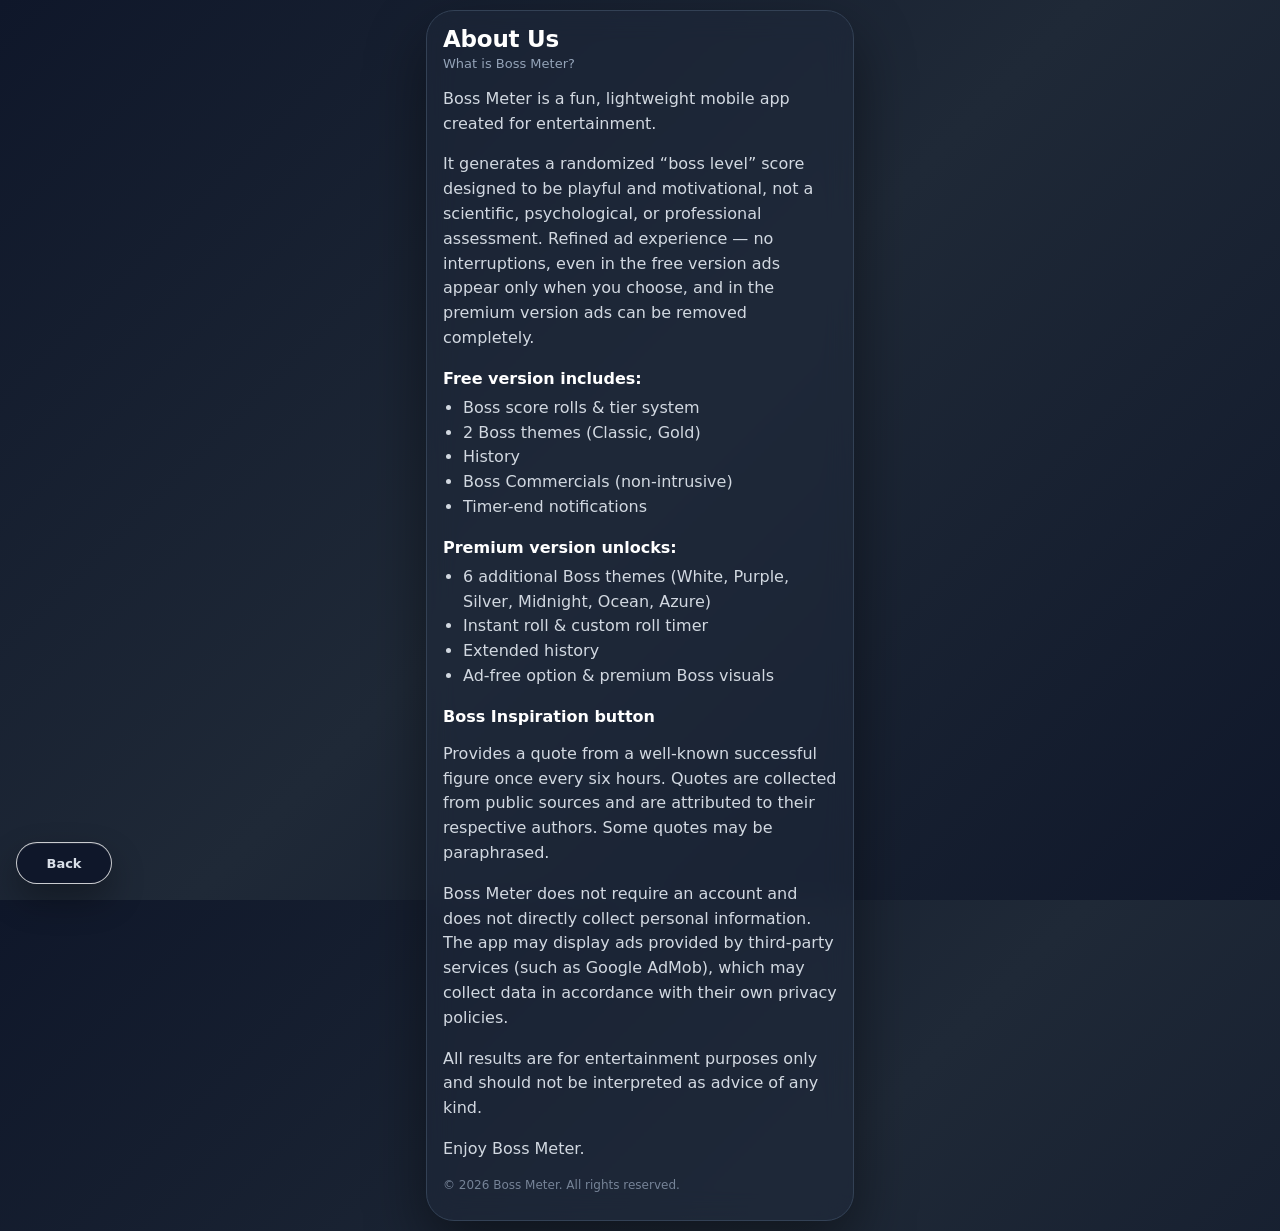
==== commit 3bfc67c9: "Update quote frequency from twelve to six hours" ====
--- a/about.html
+++ b/about.html
@@ -49,7 +49,7 @@
         </p>
 
         <p style="color: rgba(226,232,240,0.92); line-height:1.55;">
-          Provides a quote from a well-known successful figure once every twelve hours.
+          Provides a quote from a well-known successful figure once every six hours.
           Quotes are collected from public sources and are attributed to their respective
           authors. Some quotes may be paraphrased.
         </p>
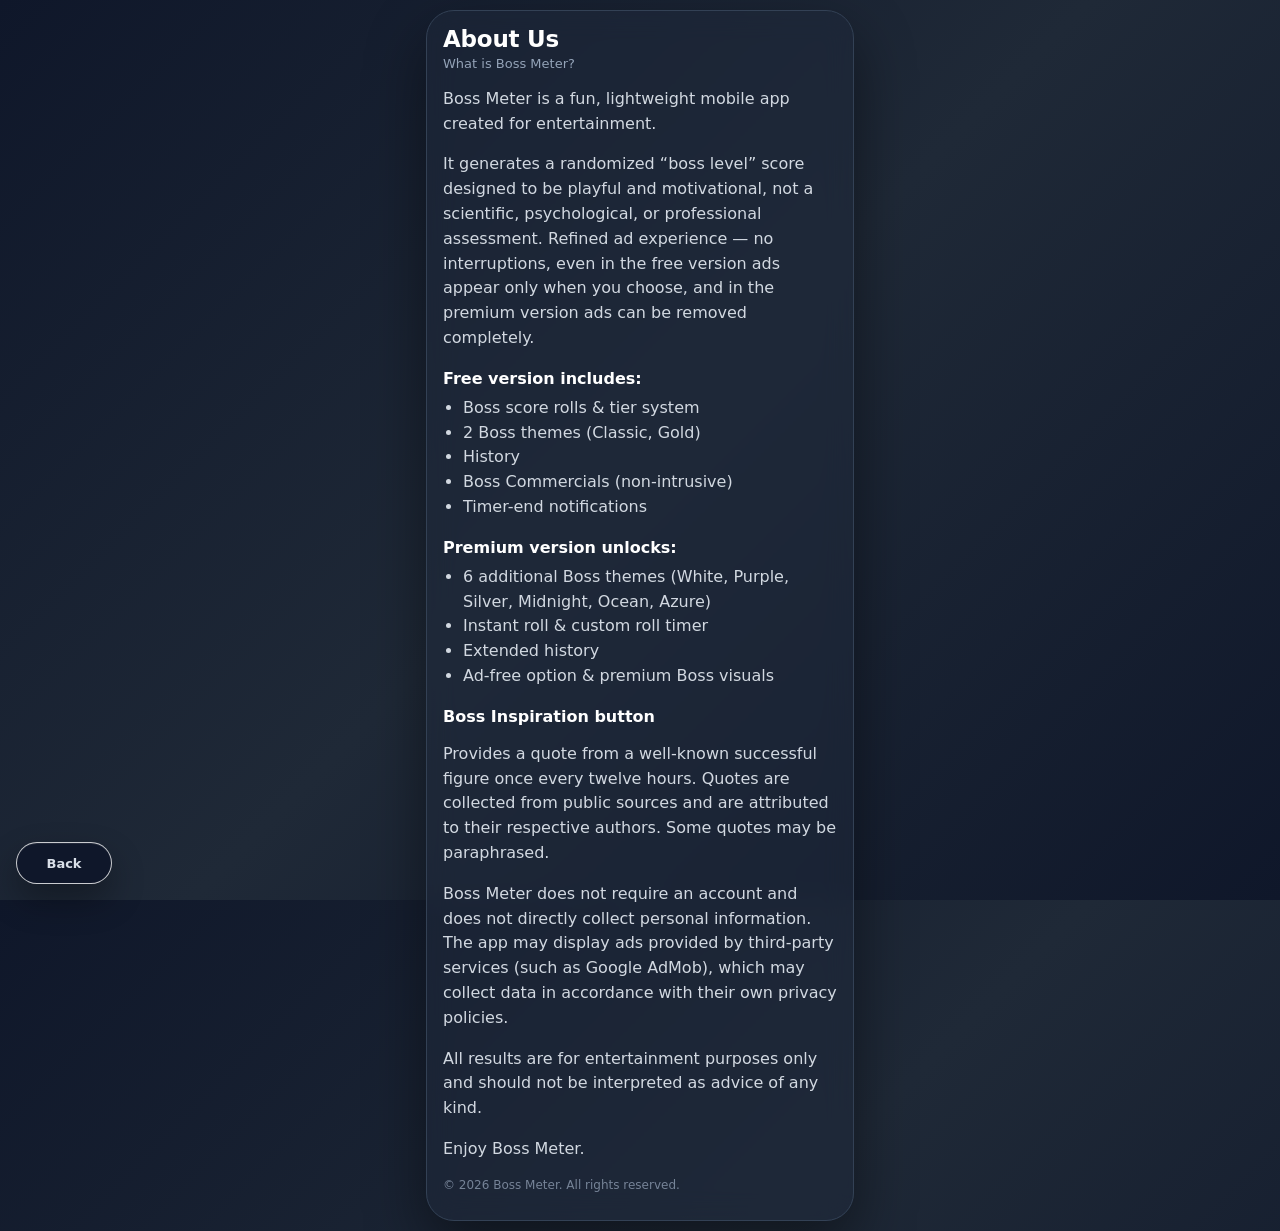
==== commit d3632e81: "Add files via upload" ====
--- a/about.html
+++ b/about.html
@@ -49,7 +49,7 @@
         </p>
 
         <p style="color: rgba(226,232,240,0.92); line-height:1.55;">
-          Provides a quote from a well-known successful figure once every six hours.
+          Provides a quote from a well-known successful figure once every twelve hours.
           Quotes are collected from public sources and are attributed to their respective
           authors. Some quotes may be paraphrased.
         </p>
--- a/styles.css
+++ b/styles.css
@@ -822,59 +822,6 @@
   font-weight: 800;
 }
 
-.adsConsentCard{
-  width: 100%;
-  min-height: 280px;
-  border-radius: 16px;
-  padding: 22px;
-  display: flex;
-  flex-direction: column;
-  justify-content: center;
-  gap: 12px;
-  background:
-    radial-gradient(circle at top left, rgba(59, 130, 246, 0.14), transparent 42%),
-    linear-gradient(180deg, rgba(15,23,42,0.92), rgba(12,18,31,0.98));
-  border: 1px solid rgba(148,163,184,0.2);
-}
-
-.adsConsentEyebrow{
-  color: rgba(191,219,254,0.9);
-  font-size: 11px;
-  font-weight: 800;
-  letter-spacing: 0.14em;
-  text-transform: uppercase;
-}
-
-.adsConsentTitle{
-  margin: 0;
-  color: rgba(248,250,252,0.98);
-  font-size: clamp(22px, 4vw, 28px);
-  line-height: 1.12;
-}
-
-.adsConsentBody{
-  margin: 0;
-  color: rgba(226,232,240,0.84);
-  font-size: 15px;
-  line-height: 1.6;
-}
-
-.adsConsentActions{
-  display: flex;
-  flex-wrap: wrap;
-  gap: 10px;
-  margin-top: 4px;
-}
-
-.adsConsentBtn{
-  margin-left: 0;
-}
-
-.adsConsentBtn--primary{
-  background: rgba(96,165,250,0.16);
-  border-color: rgba(147,197,253,0.4);
-}
-
 .commercialActions{
   margin-top: 12px;
   display: flex;
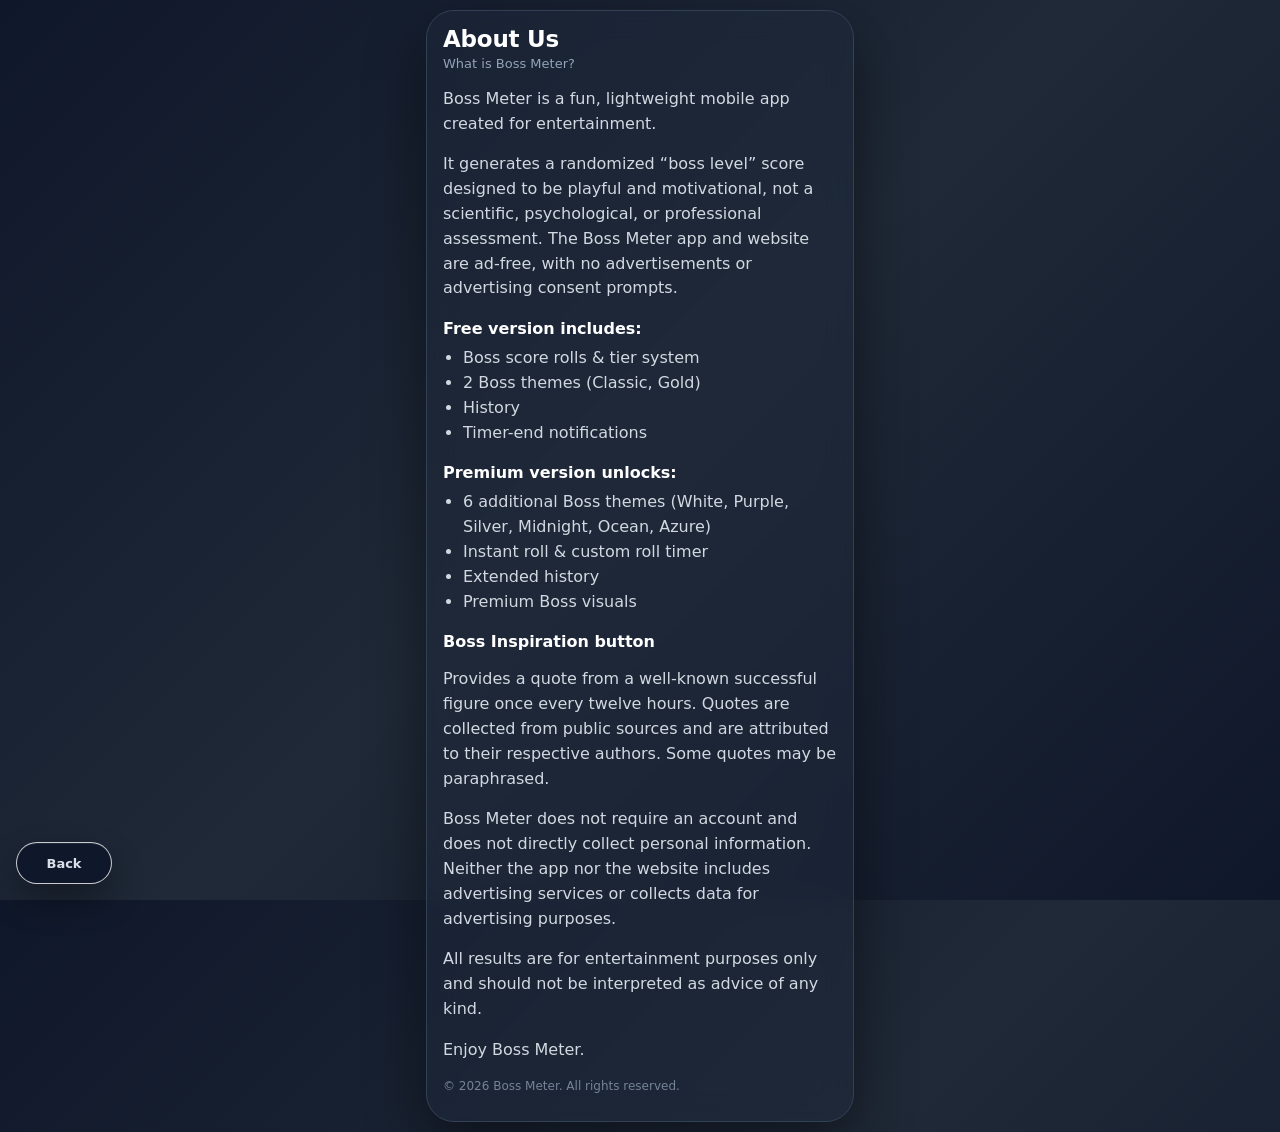
==== commit c4280106: "Add files via upload" ====
--- a/about.html
+++ b/about.html
@@ -1,82 +1,80 @@
-<!doctype html>
-<html lang="en">
-<head>
-  <meta charset="utf-8" />
-  <meta name="viewport" content="width=device-width, initial-scale=1" />
-  <title>About Us - Boss Meter</title>
-  <link rel="stylesheet" href="./styles.css" />
-</head>
-<body>
-  <main class="page">
-    <div class="wrap">
-      <section class="card">
-        <h1 class="title">About Us</h1>
-        <p class="subtitle">What is Boss Meter?</p>
-
-        <p style="color: rgba(226,232,240,0.92); line-height:1.55;">
-          Boss Meter is a fun, lightweight mobile app created for entertainment.
-        </p>
-
-        <p style="color: rgba(226,232,240,0.92); line-height:1.55;">
-          It generates a randomized “boss level” score designed to be playful and
-          motivational, not a scientific, psychological, or professional assessment.
-          Refined ad experience — no interruptions, even in the free version ads appear only when you choose, and in the premium version ads can be removed completely.
-        </p>
-
-        <p style="font-weight:700; margin-top:18px; margin-bottom:8px;">
-          Free version includes:
-        </p>
-        <ul style="color: rgba(226,232,240,0.92); line-height:1.55; padding-left: 20px; margin-top:0;">
-          <li>Boss score rolls &amp; tier system</li>
-          <li>2 Boss themes (Classic, Gold)</li>
-          <li>History</li>
-          <li>Boss Commercials (non-intrusive)</li>
-          <li>Timer-end notifications</li>
-        </ul>
-
-        <p style="font-weight:700; margin-top:18px; margin-bottom:8px;">
-          Premium version unlocks:
-        </p>
-        <ul style="color: rgba(226,232,240,0.92); line-height:1.55; padding-left: 20px; margin-top:0;">
-          <li>6 additional Boss themes (White, Purple, Silver, Midnight, Ocean, Azure)</li>
-          <li>Instant roll &amp; custom roll timer</li>
-          <li>Extended history</li>
-          <li>Ad-free option &amp; premium Boss visuals</li>
-        </ul>
-
-        <p style="font-weight:700; margin-top:18px; margin-bottom:8px;">
-          Boss Inspiration button
-        </p>
-
-        <p style="color: rgba(226,232,240,0.92); line-height:1.55;">
-          Provides a quote from a well-known successful figure once every twelve hours.
-          Quotes are collected from public sources and are attributed to their respective
-          authors. Some quotes may be paraphrased.
-        </p>
-
-        <p style="color: rgba(226,232,240,0.92); line-height:1.55;">
-          Boss Meter does not require an account and does not directly collect personal
-          information. The app may display ads provided by third-party services
-          (such as Google AdMob), which may collect data in accordance with their own
-          privacy policies.
-        </p>
-
-        <p style="color: rgba(226,232,240,0.92); line-height:1.55;">
-          All results are for entertainment purposes only and should not be interpreted
-          as advice of any kind.
-        </p>
-
-        <p style="color: rgba(226,232,240,0.92); line-height:1.55;">
-          Enjoy Boss Meter.
-        </p>
-
-        <p style="color: rgba(148,163,184,0.75); font-size:12px; margin-top:16px;">
-          © 2026 Boss Meter. All rights reserved.
-        </p>
-
-      </section>
-    </div>
-  </main>
-  <a class="scoreBackBtn scoreBackBtn--small scoreBackBtn--floating" href="./index.html">Back</a>
-</body>
-</html>
+<!doctype html>
+<html lang="en">
+<head>
+  <meta charset="utf-8" />
+  <meta name="viewport" content="width=device-width, initial-scale=1" />
+  <title>About Us - Boss Meter</title>
+  <link rel="stylesheet" href="./styles.css" />
+</head>
+<body>
+  <main class="page">
+    <div class="wrap">
+      <section class="card">
+        <h1 class="title">About Us</h1>
+        <p class="subtitle">What is Boss Meter?</p>
+
+        <p style="color: rgba(226,232,240,0.92); line-height:1.55;">
+          Boss Meter is a fun, lightweight mobile app created for entertainment.
+        </p>
+
+        <p style="color: rgba(226,232,240,0.92); line-height:1.55;">
+          It generates a randomized “boss level” score designed to be playful and
+          motivational, not a scientific, psychological, or professional assessment.
+          The Boss Meter app and website are ad-free, with no advertisements or advertising consent prompts.
+        </p>
+
+        <p style="font-weight:700; margin-top:18px; margin-bottom:8px;">
+          Free version includes:
+        </p>
+        <ul style="color: rgba(226,232,240,0.92); line-height:1.55; padding-left: 20px; margin-top:0;">
+          <li>Boss score rolls &amp; tier system</li>
+          <li>2 Boss themes (Classic, Gold)</li>
+          <li>History</li>
+          <li>Timer-end notifications</li>
+        </ul>
+
+        <p style="font-weight:700; margin-top:18px; margin-bottom:8px;">
+          Premium version unlocks:
+        </p>
+        <ul style="color: rgba(226,232,240,0.92); line-height:1.55; padding-left: 20px; margin-top:0;">
+          <li>6 additional Boss themes (White, Purple, Silver, Midnight, Ocean, Azure)</li>
+          <li>Instant roll &amp; custom roll timer</li>
+          <li>Extended history</li>
+          <li>Premium Boss visuals</li>
+        </ul>
+
+        <p style="font-weight:700; margin-top:18px; margin-bottom:8px;">
+          Boss Inspiration button
+        </p>
+
+        <p style="color: rgba(226,232,240,0.92); line-height:1.55;">
+          Provides a quote from a well-known successful figure once every twelve hours.
+          Quotes are collected from public sources and are attributed to their respective
+          authors. Some quotes may be paraphrased.
+        </p>
+
+        <p style="color: rgba(226,232,240,0.92); line-height:1.55;">
+          Boss Meter does not require an account and does not directly collect personal
+          information. Neither the app nor the website includes advertising services
+          or collects data for advertising purposes.
+        </p>
+
+        <p style="color: rgba(226,232,240,0.92); line-height:1.55;">
+          All results are for entertainment purposes only and should not be interpreted
+          as advice of any kind.
+        </p>
+
+        <p style="color: rgba(226,232,240,0.92); line-height:1.55;">
+          Enjoy Boss Meter.
+        </p>
+
+        <p style="color: rgba(148,163,184,0.75); font-size:12px; margin-top:16px;">
+          © 2026 Boss Meter. All rights reserved.
+        </p>
+
+      </section>
+    </div>
+  </main>
+  <a class="scoreBackBtn scoreBackBtn--small scoreBackBtn--floating" href="./index.html">Back</a>
+</body>
+</html>
--- a/styles.css
+++ b/styles.css
@@ -1,924 +1,694 @@
-/* Mobile-first, framework-free UI */
-
-:root{
-  --bg1:#0f172a;   /* slate-900 */
-  --bg2:#1f2937;   /* slate-800-ish */
-  --card: rgba(30,41,59,0.5); /* slate-800/50 */
-  --cardBorder: rgba(51,65,85,1); /* slate-700 */
-  --muted: rgba(148,163,184,1); /* slate-400 */
-  --muted2: rgba(100,116,139,1); /* slate-500 */
-  --white: #ffffff;
-
-  --gray:#9ca3af;
-  --green:#4ade80;
-  --blue:#60a5fa;
-  --purple:#c084fc;
-  --yellow:#facc15;
-}
-*{ box-sizing:border-box; }
-html,body{ height:100%; }
-body{
-  margin:0;
-  font-family: ui-sans-serif, system-ui, -apple-system, Segoe UI, Roboto, Helvetica, Arial, "Apple Color Emoji","Segoe UI Emoji";
-  color: var(--white);
-  background: linear-gradient(135deg, var(--bg1), var(--bg2), var(--bg1));
-  overflow-x: hidden;
-  overflow-y: auto;
-}
-
-.page{
-  min-height:100vh;
-  width:100%;
-  position: relative;
-}
-
-/* Slider styles removed (separate pages now) */
-
-.wrap{
-  width:100%;
-  max-width: 448px; /* max-w-md */
-  margin: 0 auto;               /* center on desktop */
-  padding: 10px 10px;           /* breathing room on all screens */
-}
-
-.card{
-  position: relative;
-  background: var(--card);
-  border: 1px solid var(--cardBorder);
-  border-radius: 28px; /* rounded-3xl */
-  padding: 14px;
-  box-shadow: 0 25px 60px rgba(0,0,0,0.45);
-  backdrop-filter: blur(14px);
-}
-
-.header{
-  text-align:center;
-  margin-bottom: 8px;
-}
-
-.logo{
-  width:56px;
-  height:56px;
-  margin: 0 auto 10px auto;
-  border-radius: 18px;
-  display:flex;
-  align-items:center;
-  justify-content:center;
-  background: linear-gradient(135deg, #f59e0b, #ea580c);
-  box-shadow: 0 12px 24px rgba(0,0,0,0.28);
-}
-
-.title{
-  margin: 0 0 4px 0;
-  font-size: 22px;
-  line-height: 1.08;
-  letter-spacing: -0.01em;
-  font-weight: 800;
-}
-
-.subtitle{
-  margin: 0;
-  color: var(--muted);
-  font-size: 13px;
-}
-
-.resultArea{ margin-bottom: 10px; }
-
-.placeholder{
-  height: 132px;
-  border-radius: 18px;
-  display:flex;
-  align-items:center;
-  justify-content:center;
-  background: rgba(15,23,42,0.5);
-  border: 2px dashed rgba(51,65,85,1);
-}
-
-.placeholderText{
-  color: var(--muted2);
-  font-size: 16px;
-}
-
-.pulse{ animation: pulse 1.2s ease-in-out infinite; }
-@keyframes pulse{
-  0%,100%{ opacity: 1; }
-  50%{ opacity: .55; }
-}
-
-.result{
-  background: rgba(15,23,42,0.8);
-  border: 1px solid rgba(51,65,85,1);
-  border-radius: 18px;
-  padding: 14px;
-  animation: zoomIn .30s ease-out both;
-}
-
-@keyframes zoomIn{
-  from{ transform: scale(.92); opacity: .0; }
-  to{ transform: scale(1); opacity: 1; }
-}
-
-.hidden{ display:none; }
-
-.resultNumber{
-  text-align:center;
-  font-size: 50px;
-  font-weight: 900;
-  line-height: 1;
-  margin-bottom: 4px;
-}
-
-.resultTier{
-  text-align:center;
-  font-size: 15px;
-  font-weight: 800;
-  letter-spacing: .08em;
-  margin-bottom: 8px;
-}
-
-.resultIcon{
-  display:flex;
-  justify-content:center;
-}
-
-.icon{
-  width: 32px;
-  height: 32px;
-}
-.icon--white{ width:32px; height:32px; }
-
-.checkBtn{
-  width: 100%;
-  height: 38px;
-  border: 0;
-  border-radius: 14px;
-  cursor: pointer;
-  color: var(--white);
-  font-size: 15px;
-  font-weight: 900;
-  background: linear-gradient(90deg, #f59e0b, #f97316, #ef4444);
-  box-shadow: 0 14px 28px rgba(249,115,22,0.20);
-  transition: transform .18s ease, filter .18s ease, opacity .18s ease;
-
-  display:flex;
-  align-items:center;
-  justify-content:center;
-}
-
-.secondaryBtn{
-  margin-top: 8px;
-}
-
-.checkBtn:hover{ filter: brightness(1.06); transform: scale(1.02); }
-.checkBtn:active{ transform: scale(0.98); }
-.checkBtn:disabled{
-  opacity: 0.70;
-  cursor: not-allowed;
-  transform: none;
-}
-
-.checkBtn--thin{
-  height: 42px;
-  font-size: 16px;
-  box-shadow: 0 10px 20px rgba(249,115,22,0.16);
-}
-
-.btnInner{
-  display:flex;
-  align-items:center;
-  justify-content:center;
-  gap: 10px;
-}
-
-.btnIcon svg{
-  width: 20px;
-  height: 20px;
-}
-
-.spin{ animation: spin 1s linear infinite; }
-@keyframes spin{ to{ transform: rotate(360deg); } }
-
-.tiers{
-  margin-top: 12px;
-  padding-top: 10px;
-  border-top: 1px solid rgba(51,65,85,1);
-}
-
-.tiersLabel{
-  margin: 0 0 8px 0;
-  text-align:center;
-  font-size: 11px;
-  letter-spacing: .14em;
-  color: var(--muted2);
-}
-
-.tierGrid{
-  display:flex;
-  flex-wrap:nowrap;
-  gap: 3px;
-  justify-content:center;
-  align-items:stretch;
-}
-
-@media (max-width: 340px){
-  .tierGrid{ flex-wrap:wrap; }
-}
-
-.tierBox{
-  flex: 1 1 0;
-  min-width: 64px;
-  max-width: 120px;
-  padding: 8px 8px;
-  border-radius: 12px;
-  background: rgba(15,23,42,0.5);
-  text-align:center;
-}
-
-.tierRange{
-  font-weight: 900;
-  font-size: 11px;
-  margin-bottom: 3px;
-}
-
-.tierName{
-  font-size: 11px;
-  color: rgba(148,163,184,0.9);
-}
-
-.tierRange--gray{ color: var(--gray); }
-.tierRange--green{ color: var(--green); }
-.tierRange--blue{ color: var(--blue); }
-.tierRange--purple{ color: var(--purple); }
-.tierRange--yellow{ color: var(--yellow); }
-
-/* Footer area under the card */
-.footerArea{
-  margin-top: 8px;
-}
-
-.fineLinks{
-  margin-top: 10px;
-  text-align:center;
-}
-
-.fineLink{
-  color: rgba(255,255,255,0.72);
-  text-decoration:none;
-  border-bottom: 1px dashed rgba(255,255,255,0.28);
-  font-size: 13px;
-}
-.fineLink:hover{ color: rgba(255,255,255,0.92); }
-
-/* Ad box */
-.adBox{
-  margin-top: 10px;
-  min-height: 250px;
-  border-radius: 18px;
-  border: 1px solid rgba(51,65,85,1);
-  background: rgba(15,23,42,0.55);
-  overflow:hidden;
-  display:flex;
-  align-items:center;
-  justify-content:center;
-}
-
-.adPlaceholder{
-  text-align:center;
-  padding: 18px;
-}
-.adLabel{
-  font-weight: 900;
-  font-size: 18px;
-  margin-bottom: 8px;
-}
-.adHint{
-  color: var(--muted);
-  font-size: 13px;
-  line-height: 1.45;
-}
-
-/* Back button on ads screen */
-.backBtn{
-  margin-top: 18px;
-  width: auto;
-  padding: 10px 22px;
-  border-radius: 999px;
-  border: 1px solid rgba(255,255,255,0.18);
-  background: rgba(255,255,255,0.08);
-  color: rgba(255,255,255,0.92);
-  font-weight: 900;
-  font-size: 18px;
-  cursor:pointer;
-  transition: transform .18s ease, filter .18s ease;
-  display: inline-flex;
-  align-items: center;
-  justify-content: center;
-}
-
-.backBtn:hover{ filter: brightness(1.06); transform: scale(1.01); }
-.backBtn:active{ transform: scale(0.99); }
-
-@media (min-width: 520px){
-  .card{ padding: 16px; }
-  .title{ font-size: 23px; }
-}
-
-.card--ads{
-  padding-top: 14px;
-  padding-bottom: 14px;
-}
-
-/* Progress bar */
-.result.progressMode .resultNumber,
-.result.progressMode .resultTier,
-.result.progressMode .resultIcon{
-  display:none;
-}
-
-.progressBlock{
-  position: relative;
-  z-index: 1;
-  margin-top: 10px;
-  display:flex;
-  flex-direction:column;
-  align-items:center;
-  gap: 8px;
-}
-
-.progressValue{
-  font-weight: 900;
-  font-size: 22px;
-  line-height: 1;
-}
-
-.progressTrack{
-  width: 100%;
-  height: 12px;
-  border-radius: 999px;
-  background: rgba(255,255,255,0.10);
-  border: 1px solid rgba(255,255,255,0.14);
-  overflow:hidden;
-}
-
-.progressFill{
-  height: 100%;
-  width: 0%;
-  border-radius: 999px;
-  background: var(--gray);
-  transition: width 80ms linear;
-}
-
-.bossFunny{
-  text-align:center;
-  font-size:12px;
-  color: rgba(226,232,240,0.86);
-  line-height:1.3;
-  white-space: nowrap;
-  overflow: hidden;
-  text-overflow: ellipsis;
-  max-width: 100%;
-}
-
-/* Boss images */
-.resultArea{
-  overflow: hidden;
-}
-
-.result{
-  position: relative;
-}
-
-.bossImage{
-  position: absolute;
-  inset: 0;
-  width: 100%;
-  height: 100%;
-  object-fit: cover;
-  z-index: 0;
-}
-
-.result.hasImage .resultNumber,
-.result.hasImage .resultTier,
-.result.hasImage .resultIcon{
-  opacity: 0;
-}
-
-.resultNumber,
-.resultTier,
-.resultIcon{
-  position: relative;
-  z-index: 1;
-}
-
-/* Responsive tier boxes */
-.tierBox{flex: 1 1 0; max-width: 140px;}
-@media (max-width: 360px){
-  .tierBox{max-width: 120px;}
-}
-
-a.checkBtn{ text-decoration:none; }
-.adsTitle{margin: 0 0 12px; font-size: clamp(20px, 6vw, 28px); text-align:center; color: var(--text); opacity: .9; }
-
-/* Shared link label */
-.bossFunny--shared{ color: rgba(148,163,184,0.92); }
-
-/* Fix orphan ::before / ::after artifacts on ads page */
-.card--ads *::before,
-.card--ads *::after{
-  content: none !important;
-}
-
-/* Fix AdSense left-edge placeholder artifact */
-.adBox ins.adsbygoogle{
-  display: block !important;
-  width: 100% !important;
-  min-height: 250px;
-}
-
-.adBox iframe{
-  display: block !important;
-  width: 100% !important;
-}
-
-/* Share button inside the result rectangle */
-.resultShareBtn{
-  position: absolute;
-  top: 10px;
-  right: 10px;
-
-  width: 34px;
-  height: 34px;
-
-  border-radius: 999px;
-
-  border: 1px solid rgba(255,255,255,0.25);
-  background: rgba(255,255,255,0.10);
-
-  color: rgba(255,255,255,0.95);
-
-  display: inline-flex;
-  align-items: center;
-  justify-content: center;
-
-  backdrop-filter: blur(12px);
-
-  box-shadow: 0 6px 18px rgba(0,0,0,0.35);
-
-  cursor: pointer;
-  z-index: 6;
-
-  transition: transform .18s ease, filter .18s ease;
-}
-.logo{
-  width:56px;
-  height:56px;
-  margin: 0 auto 10px auto;
-  border-radius: 18px;
-
-  display:flex;
-  align-items:center;
-  justify-content:center;
-
-  background: transparent;
-  border: 1px solid #f59e0b;
-
-  box-shadow: 0 12px 24px rgba(0,0,0,0.28);
-  font-size: 30px;
-  line-height: 1;
-}
-
-.resultShareBtn svg{
-  width: 18px;
-  height: 18px;
-  stroke: currentColor;
-  fill: none;
-  stroke-width: 2;
-  stroke-linecap: round;
-  stroke-linejoin: round;
-}
-.resultShareBtn:hover{ filter: brightness(1.06); transform: scale(1.03); }
-.resultShareBtn:active{ transform: scale(0.98); }
-
-/* "( Shared score )" label */
-.sharedLabel{
-  text-align:center;
-  font-size: 13px;
-  color: rgba(148,163,184,0.92);
-  margin-top: 10px;
-}
-
-/* Share modal */
-.shareModal{
-  position: fixed;
-  inset: 0;
-  background: rgba(0,0,0,0.55);
-  display:flex;
-  align-items:center;
-  justify-content:center;
-  padding: 18px 14px;
-  z-index: 60;
-}
-.shareModal.hidden{ display:none; }
-
-.shareCard{
-  width: min(520px, 100%);
-  background: rgba(15,23,42,0.94);
-  border: 1px solid rgba(51,65,85,1);
-  border-radius: 18px;
-  box-shadow: 0 25px 70px rgba(0,0,0,0.55);
-  padding: 14px;
-  backdrop-filter: blur(14px);
-}
-.shareHeader{
-  display:flex;
-  align-items:center;
-  justify-content:space-between;
-  gap: 10px;
-  margin-bottom: 10px;
-}
-.shareTitle{
-  font-weight: 900;
-  font-size: 16px;
-  letter-spacing: .08em;
-  color: rgba(226,232,240,0.92);
-}
-.shareSub{
-  margin: 2px 0 12px;
-  color: rgba(148,163,184,0.92);
-  font-size: 12px;
-}
-.shareClose{
-  width: 36px;
-  height: 36px;
-  border-radius: 12px;
-  border: 1px solid rgba(255,255,255,0.18);
-  background: rgba(255,255,255,0.08);
-  color: rgba(255,255,255,0.92);
-  font-weight: 900;
-  cursor:pointer;
-}
-.shareClose:hover{ filter: brightness(1.06); }
-
-.shareActions{
-  display:flex;
-  flex-direction:column;
-  gap: 10px;
-}
-.shareOptionBtn{
-  width: 100%;
-  height: 46px;
-  border-radius: 14px;
-  border: 1px solid rgba(255,255,255,0.18);
-  background: rgba(255,255,255,0.08);
-  color: rgba(255,255,255,0.92);
-  font-weight: 900;
-  font-size: 15px;
-  cursor: pointer;
-  backdrop-filter: blur(10px);
-  transition: transform .18s ease, filter .18s ease;
-}
-.shareOptionBtn:hover{ filter: brightness(1.06); transform: scale(1.01); }
-.shareOptionBtn:active{ transform: scale(0.99); }
-
-/* App promo block */
-.appPromoCard{
-  margin-top: 10px;
-  padding: 0;
-  border: 0;
-  background: transparent;
-  box-shadow: none;
-}
-
-.inspirationCard{
-  margin-top: 10px;
-  padding: 12px;
-  border-radius: 20px;
-  background:
-    radial-gradient(circle at top left, rgba(250,204,21,0.16), transparent 42%),
-    linear-gradient(180deg, rgba(15,23,42,0.92), rgba(15,23,42,0.76));
-  border: 1px solid rgba(250,204,21,0.16);
-  box-shadow: inset 0 1px 0 rgba(255,255,255,0.04);
-}
-
-.inspirationQuoteBlock{
-  margin-top: 0;
-}
-
-.inspirationQuote{
-  margin: 0;
-  color: rgba(226,232,240,0.92);
-  font-size: 14px;
-  line-height: 1.55;
-  font-style: italic;
-}
-
-.inspirationAuthor{
-  margin: 8px 0 0;
-  color: rgba(148,163,184,0.88);
-  font-size: 12px;
-  font-weight: 700;
-  text-align: right;
-}
-
-.inspirationControl{
-  margin-top: 12px;
-  display: flex;
-  flex-direction: column;
-  align-items: center;
-  justify-content: center;
-}
-
-.inspirationPillBtn{
-  display: inline-flex;
-  align-items: center;
-  justify-content: center;
-  gap: 10px;
-  min-height: 34px;
-  padding: 0 18px;
-  border-radius: 999px;
-  border: 1px solid rgba(101,119,155,0.28);
-  background: rgba(26,37,60,0.92);
-  color: rgba(226,232,240,0.92);
-  font-size: 12px;
-  font-weight: 800;
-  cursor: pointer;
-  box-shadow: inset 0 1px 0 rgba(255,255,255,0.03);
-}
-
-.inspirationPillLabel{
-  display: inline-flex;
-  align-items: center;
-  justify-content: center;
-}
-
-.inspirationPillBtn.is-ready{
-  border: 0;
-  background: linear-gradient(90deg, #f59e0b, #f97316, #ef4444);
-  box-shadow: 0 14px 28px rgba(249,115,22,0.20);
-  color: var(--white);
-}
-
-.inspirationPercent{
-  color: rgba(226,232,240,0.92);
-  font-weight: 800;
-  font-size: 12px;
-  display: inline-flex;
-  align-items: center;
-  justify-content: center;
-}
-
-.inspirationPercent.is-ready{
-  color: rgba(250,204,21,0.96);
-}
-
-.inspirationReadyHint{
-  margin: 6px 0 0;
-  color: rgba(250,204,21,0.84);
-  font-size: 11px;
-  font-weight: 700;
-  line-height: 1.25;
-  text-align: center;
-}
-
-.adsSubtitle{
-  margin: 10px 0 12px;
-  text-align: center;
-  color: rgba(226,232,240,0.8);
-  font-size: 14px;
-  font-weight: 600;
-  line-height: 1.5;
-}
-
-.commercialsTopBar{
-  display: flex;
-  justify-content: flex-start;
-}
-
-.scoreBackBtn{
-  display: inline-flex;
-  align-items: center;
-  justify-content: center;
-  min-height: 42px;
-  padding: 0 18px;
-  border-radius: 999px;
-  border: 1px solid rgba(255,255,255,0.7);
-  background: rgba(15,23,42,0.35);
-  color: rgba(226,232,240,0.96);
-  text-decoration: none;
-  font-size: 13px;
-  font-weight: 800;
-  box-shadow: inset 0 1px 0 rgba(255,255,255,0.05);
-}
-
-.scoreBackBtn--small{
-  min-width: 96px;
-}
-
-.scoreBackBtn--floating{
-  position: fixed;
-  left: max(16px, env(safe-area-inset-left));
-  bottom: max(16px, env(safe-area-inset-bottom));
-  z-index: 40;
-  background: rgba(15,23,42,0.9);
-  border-color: rgba(255,255,255,0.78);
-  box-shadow: 0 16px 34px rgba(0,0,0,0.32), inset 0 1px 0 rgba(255,255,255,0.08);
-  backdrop-filter: blur(10px);
-}
-
-.commercialCard{
-  margin-top: 2px;
-}
-
-.commercialBadge{
-  margin-bottom: 8px;
-  color: rgba(226,232,240,0.72);
-  font-size: 11px;
-  font-weight: 800;
-  letter-spacing: 0.14em;
-  text-transform: uppercase;
-}
-
-.commercialFrame{
-  min-height: 390px;
-  border-radius: 22px;
-  border: 1px solid rgba(74,93,127,0.72);
-  background: rgba(8,16,35,0.78);
-  padding: 12px;
-  box-shadow: inset 0 1px 0 rgba(255,255,255,0.03);
-}
-
-.commercialFrameInner{
-  min-height: 364px;
-  height: 100%;
-  display: flex;
-  flex-direction: column;
-}
-
-.commercialFrameInner--adsense{
-  justify-content: center;
-  align-items: center;
-  gap: 14px;
-}
-
-.commercialAdsUnit{
-  width: 100% !important;
-  min-height: 280px;
-  border-radius: 16px;
-  overflow: hidden;
-  background: rgba(255,255,255,0.02);
-}
-
-.fallbackCommercial{
-  width: 100%;
-  min-height: 280px;
-  border-radius: 16px;
-  padding: 22px;
-  display: flex;
-  flex-direction: column;
-  justify-content: center;
-  gap: 12px;
-  background:
-    radial-gradient(circle at top left, rgba(96, 165, 250, 0.18), transparent 45%),
-    linear-gradient(180deg, rgba(15,23,42,0.92), rgba(12,18,31,0.96));
-  border: 1px solid rgba(96,165,250,0.24);
-  box-shadow: inset 0 1px 0 rgba(255,255,255,0.05);
-}
-
-.fallbackCommercialBadge{
-  color: rgba(191,219,254,0.9);
-  font-size: 11px;
-  font-weight: 800;
-  letter-spacing: 0.14em;
-  text-transform: uppercase;
-}
-
-.fallbackCommercialTitle{
-  margin: 0;
-  color: rgba(248,250,252,0.98);
-  font-size: clamp(24px, 4vw, 30px);
-  line-height: 1.08;
-}
-
-.fallbackCommercialBody{
-  margin: 0;
-  color: rgba(226,232,240,0.84);
-  font-size: 15px;
-  line-height: 1.6;
-}
-
-.fallbackCommercialBtn{
-  align-self: flex-start;
-  display: inline-flex;
-  align-items: center;
-  justify-content: center;
-  min-height: 42px;
-  padding: 0 18px;
-  border-radius: 999px;
-  background: rgba(96,165,250,0.16);
-  border: 1px solid rgba(147,197,253,0.4);
-  color: rgba(239,246,255,0.96);
-  text-decoration: none;
-  font-size: 13px;
-  font-weight: 800;
-}
-
-.commercialActions{
-  margin-top: 12px;
-  display: flex;
-  align-items: center;
-  justify-content: flex-end;
-  gap: 10px;
-}
-
-.commercialActions--underAd{
-  justify-content: center;
-  margin: 10px 0 14px;
-}
-
-.commercialActions--underAd .outlinePillBtn{
-  margin-left: 0;
-}
-
-.outlinePillBtn{
-  flex: 0 0 auto;
-  min-height: 42px;
-  padding: 0 18px;
-  border-radius: 999px;
-  border: 1px solid rgba(255,255,255,0.7);
-  background: rgba(15,23,42,0.2);
-  color: rgba(226,232,240,0.96);
-  font-size: 13px;
-  font-weight: 800;
-  cursor: pointer;
-  margin-left: auto;
-}
-
-.outlinePillBtn:hover{ filter: brightness(1.06); }
-.outlinePillBtn:active{ transform: scale(0.99); }
-.outlinePillBtn:disabled{
-  opacity: 0.72;
-  cursor: not-allowed;
-  transform: none;
-}
-
-.appPromoCard--commercials{
-  margin-top: 12px;
-}
-
-.appPromoCard .checkBtn{
-  margin: 0;
-}
-
-.appStoreBtn{
-  width: 100%;
-  min-height: 54px;
-  padding: 10px 14px;
-  border-radius: 18px;
-  display: flex;
-  align-items: center;
-  justify-content: center;
-  text-decoration: none;
-  background: linear-gradient(180deg, rgba(15,23,42,0.96), rgba(22,31,54,0.96));
-  border: 1px solid rgba(255,255,255,0.18);
-  box-shadow:
-    inset 0 1px 0 rgba(255,255,255,0.04),
-    0 12px 24px rgba(0,0,0,0.24);
-}
-
-.appStoreBtn:hover{
-  filter: brightness(1.05);
-  transform: translateY(-1px);
-}
-
-.appStoreBtnInner{
-  display: inline-flex;
-  align-items: center;
-  justify-content: center;
-  gap: 12px;
-  width: 100%;
-}
-
-.appStoreIcon{
-  width: 22px;
-  height: 22px;
-  border-radius: 6px;
-  display: inline-flex;
-  align-items: center;
-  justify-content: center;
-  overflow: hidden;
-  box-shadow: 0 8px 18px rgba(0,0,0,0.18);
-}
-
-.appStoreIconImg{
-  width: 100%;
-  height: 100%;
-  object-fit: cover;
-  display: block;
-}
-
-.appStoreTitle{
-  color: rgba(255,255,255,0.98);
-  font-size: 18px;
-  font-weight: 900;
-  text-align: center;
-}
+/* Mobile-first, framework-free UI */
+
+:root{
+  --bg1:#0f172a;   /* slate-900 */
+  --bg2:#1f2937;   /* slate-800-ish */
+  --card: rgba(30,41,59,0.5); /* slate-800/50 */
+  --cardBorder: rgba(51,65,85,1); /* slate-700 */
+  --muted: rgba(148,163,184,1); /* slate-400 */
+  --muted2: rgba(100,116,139,1); /* slate-500 */
+  --white: #ffffff;
+
+  --gray:#9ca3af;
+  --green:#4ade80;
+  --blue:#60a5fa;
+  --purple:#c084fc;
+  --yellow:#facc15;
+}
+*{ box-sizing:border-box; }
+html,body{ height:100%; }
+body{
+  margin:0;
+  font-family: ui-sans-serif, system-ui, -apple-system, Segoe UI, Roboto, Helvetica, Arial, "Apple Color Emoji","Segoe UI Emoji";
+  color: var(--white);
+  background: linear-gradient(135deg, var(--bg1), var(--bg2), var(--bg1));
+  overflow-x: hidden;
+  overflow-y: auto;
+}
+
+.page{
+  min-height:100vh;
+  width:100%;
+  position: relative;
+}
+
+/* Slider styles removed (separate pages now) */
+
+.wrap{
+  width:100%;
+  max-width: 448px; /* max-w-md */
+  margin: 0 auto;               /* center on desktop */
+  padding: 10px 10px;           /* breathing room on all screens */
+}
+
+.card{
+  position: relative;
+  background: var(--card);
+  border: 1px solid var(--cardBorder);
+  border-radius: 28px; /* rounded-3xl */
+  padding: 14px;
+  box-shadow: 0 25px 60px rgba(0,0,0,0.45);
+  backdrop-filter: blur(14px);
+}
+
+.header{
+  text-align:center;
+  margin-bottom: 8px;
+}
+
+.logo{
+  width:56px;
+  height:56px;
+  margin: 0 auto 10px auto;
+  border-radius: 18px;
+  display:flex;
+  align-items:center;
+  justify-content:center;
+  background: linear-gradient(135deg, #f59e0b, #ea580c);
+  box-shadow: 0 12px 24px rgba(0,0,0,0.28);
+}
+
+.title{
+  margin: 0 0 4px 0;
+  font-size: 22px;
+  line-height: 1.08;
+  letter-spacing: -0.01em;
+  font-weight: 800;
+}
+
+.subtitle{
+  margin: 0;
+  color: var(--muted);
+  font-size: 13px;
+}
+
+.resultArea{ margin-bottom: 10px; }
+
+.placeholder{
+  height: 132px;
+  border-radius: 18px;
+  display:flex;
+  align-items:center;
+  justify-content:center;
+  background: rgba(15,23,42,0.5);
+  border: 2px dashed rgba(51,65,85,1);
+}
+
+.placeholderText{
+  color: var(--muted2);
+  font-size: 16px;
+}
+
+.pulse{ animation: pulse 1.2s ease-in-out infinite; }
+@keyframes pulse{
+  0%,100%{ opacity: 1; }
+  50%{ opacity: .55; }
+}
+
+.result{
+  background: rgba(15,23,42,0.8);
+  border: 1px solid rgba(51,65,85,1);
+  border-radius: 18px;
+  padding: 14px;
+  animation: zoomIn .30s ease-out both;
+}
+
+@keyframes zoomIn{
+  from{ transform: scale(.92); opacity: .0; }
+  to{ transform: scale(1); opacity: 1; }
+}
+
+.hidden{ display:none; }
+
+.resultNumber{
+  text-align:center;
+  font-size: 50px;
+  font-weight: 900;
+  line-height: 1;
+  margin-bottom: 4px;
+}
+
+.resultTier{
+  text-align:center;
+  font-size: 15px;
+  font-weight: 800;
+  letter-spacing: .08em;
+  margin-bottom: 8px;
+}
+
+.resultIcon{
+  display:flex;
+  justify-content:center;
+}
+
+.icon{
+  width: 32px;
+  height: 32px;
+}
+.icon--white{ width:32px; height:32px; }
+
+.checkBtn{
+  width: 100%;
+  height: 38px;
+  border: 0;
+  border-radius: 14px;
+  cursor: pointer;
+  color: var(--white);
+  font-size: 15px;
+  font-weight: 900;
+  background: linear-gradient(90deg, #f59e0b, #f97316, #ef4444);
+  box-shadow: 0 14px 28px rgba(249,115,22,0.20);
+  transition: transform .18s ease, filter .18s ease, opacity .18s ease;
+
+  display:flex;
+  align-items:center;
+  justify-content:center;
+}
+
+
+.checkBtn:hover{ filter: brightness(1.06); transform: scale(1.02); }
+.checkBtn:active{ transform: scale(0.98); }
+.checkBtn:disabled{
+  opacity: 0.70;
+  cursor: not-allowed;
+  transform: none;
+}
+
+.checkBtn--thin{
+  height: 42px;
+  font-size: 16px;
+  box-shadow: 0 10px 20px rgba(249,115,22,0.16);
+}
+
+.btnInner{
+  display:flex;
+  align-items:center;
+  justify-content:center;
+  gap: 10px;
+}
+
+.btnIcon svg{
+  width: 20px;
+  height: 20px;
+}
+
+.spin{ animation: spin 1s linear infinite; }
+@keyframes spin{ to{ transform: rotate(360deg); } }
+
+.tiers{
+  margin-top: 12px;
+  padding-top: 10px;
+  border-top: 1px solid rgba(51,65,85,1);
+}
+
+.tiersLabel{
+  margin: 0 0 8px 0;
+  text-align:center;
+  font-size: 11px;
+  letter-spacing: .14em;
+  color: var(--muted2);
+}
+
+.tierGrid{
+  display:flex;
+  flex-wrap:nowrap;
+  gap: 3px;
+  justify-content:center;
+  align-items:stretch;
+}
+
+@media (max-width: 340px){
+  .tierGrid{ flex-wrap:wrap; }
+}
+
+.tierBox{
+  flex: 1 1 0;
+  min-width: 64px;
+  max-width: 120px;
+  padding: 8px 8px;
+  border-radius: 12px;
+  background: rgba(15,23,42,0.5);
+  text-align:center;
+}
+
+.tierRange{
+  font-weight: 900;
+  font-size: 11px;
+  margin-bottom: 3px;
+}
+
+.tierName{
+  font-size: 11px;
+  color: rgba(148,163,184,0.9);
+}
+
+.tierRange--gray{ color: var(--gray); }
+.tierRange--green{ color: var(--green); }
+.tierRange--blue{ color: var(--blue); }
+.tierRange--purple{ color: var(--purple); }
+.tierRange--yellow{ color: var(--yellow); }
+
+/* Footer area under the card */
+.footerArea{
+  margin-top: 8px;
+}
+
+.fineLinks{
+  margin-top: 10px;
+  text-align:center;
+}
+
+.fineLink{
+  color: rgba(255,255,255,0.72);
+  text-decoration:none;
+  border-bottom: 1px dashed rgba(255,255,255,0.28);
+  font-size: 13px;
+}
+.fineLink:hover{ color: rgba(255,255,255,0.92); }
+
+@media (min-width: 520px){
+  .card{ padding: 16px; }
+  .title{ font-size: 23px; }
+}
+
+/* Progress bar */
+.result.progressMode .resultNumber,
+.result.progressMode .resultTier,
+.result.progressMode .resultIcon{
+  display:none;
+}
+
+.progressBlock{
+  position: relative;
+  z-index: 1;
+  margin-top: 10px;
+  display:flex;
+  flex-direction:column;
+  align-items:center;
+  gap: 8px;
+}
+
+.progressValue{
+  font-weight: 900;
+  font-size: 22px;
+  line-height: 1;
+}
+
+.progressTrack{
+  width: 100%;
+  height: 12px;
+  border-radius: 999px;
+  background: rgba(255,255,255,0.10);
+  border: 1px solid rgba(255,255,255,0.14);
+  overflow:hidden;
+}
+
+.progressFill{
+  height: 100%;
+  width: 0%;
+  border-radius: 999px;
+  background: var(--gray);
+  transition: width 80ms linear;
+}
+
+.bossFunny{
+  text-align:center;
+  font-size:12px;
+  color: rgba(226,232,240,0.86);
+  line-height:1.3;
+  white-space: nowrap;
+  overflow: hidden;
+  text-overflow: ellipsis;
+  max-width: 100%;
+}
+
+/* Boss images */
+.resultArea{
+  overflow: hidden;
+}
+
+.result{
+  position: relative;
+}
+
+.bossImage{
+  position: absolute;
+  inset: 0;
+  width: 100%;
+  height: 100%;
+  object-fit: cover;
+  z-index: 0;
+}
+
+.result.hasImage .resultNumber,
+.result.hasImage .resultTier,
+.result.hasImage .resultIcon{
+  opacity: 0;
+}
+
+.resultNumber,
+.resultTier,
+.resultIcon{
+  position: relative;
+  z-index: 1;
+}
+
+/* Responsive tier boxes */
+.tierBox{flex: 1 1 0; max-width: 140px;}
+@media (max-width: 360px){
+  .tierBox{max-width: 120px;}
+}
+
+a.checkBtn{ text-decoration:none; }
+
+/* Shared link label */
+.bossFunny--shared{ color: rgba(148,163,184,0.92); }
+
+/* Share button inside the result rectangle */
+.resultShareBtn{
+  position: absolute;
+  top: 10px;
+  right: 10px;
+
+  width: 34px;
+  height: 34px;
+
+  border-radius: 999px;
+
+  border: 1px solid rgba(255,255,255,0.25);
+  background: rgba(255,255,255,0.10);
+
+  color: rgba(255,255,255,0.95);
+
+  display: inline-flex;
+  align-items: center;
+  justify-content: center;
+
+  backdrop-filter: blur(12px);
+
+  box-shadow: 0 6px 18px rgba(0,0,0,0.35);
+
+  cursor: pointer;
+  z-index: 6;
+
+  transition: transform .18s ease, filter .18s ease;
+}
+.logo{
+  width:56px;
+  height:56px;
+  margin: 0 auto 10px auto;
+  border-radius: 18px;
+
+  display:flex;
+  align-items:center;
+  justify-content:center;
+
+  background: transparent;
+  border: 1px solid #f59e0b;
+
+  box-shadow: 0 12px 24px rgba(0,0,0,0.28);
+  font-size: 30px;
+  line-height: 1;
+}
+
+.resultShareBtn svg{
+  width: 18px;
+  height: 18px;
+  stroke: currentColor;
+  fill: none;
+  stroke-width: 2;
+  stroke-linecap: round;
+  stroke-linejoin: round;
+}
+.resultShareBtn:hover{ filter: brightness(1.06); transform: scale(1.03); }
+.resultShareBtn:active{ transform: scale(0.98); }
+
+/* "( Shared score )" label */
+.sharedLabel{
+  text-align:center;
+  font-size: 13px;
+  color: rgba(148,163,184,0.92);
+  margin-top: 10px;
+}
+
+/* Share modal */
+.shareModal{
+  position: fixed;
+  inset: 0;
+  background: rgba(0,0,0,0.55);
+  display:flex;
+  align-items:center;
+  justify-content:center;
+  padding: 18px 14px;
+  z-index: 60;
+}
+.shareModal.hidden{ display:none; }
+
+.shareCard{
+  width: min(520px, 100%);
+  background: rgba(15,23,42,0.94);
+  border: 1px solid rgba(51,65,85,1);
+  border-radius: 18px;
+  box-shadow: 0 25px 70px rgba(0,0,0,0.55);
+  padding: 14px;
+  backdrop-filter: blur(14px);
+}
+.shareHeader{
+  display:flex;
+  align-items:center;
+  justify-content:space-between;
+  gap: 10px;
+  margin-bottom: 10px;
+}
+.shareTitle{
+  font-weight: 900;
+  font-size: 16px;
+  letter-spacing: .08em;
+  color: rgba(226,232,240,0.92);
+}
+.shareSub{
+  margin: 2px 0 12px;
+  color: rgba(148,163,184,0.92);
+  font-size: 12px;
+}
+.shareClose{
+  width: 36px;
+  height: 36px;
+  border-radius: 12px;
+  border: 1px solid rgba(255,255,255,0.18);
+  background: rgba(255,255,255,0.08);
+  color: rgba(255,255,255,0.92);
+  font-weight: 900;
+  cursor:pointer;
+}
+.shareClose:hover{ filter: brightness(1.06); }
+
+.shareActions{
+  display:flex;
+  flex-direction:column;
+  gap: 10px;
+}
+.shareOptionBtn{
+  width: 100%;
+  height: 46px;
+  border-radius: 14px;
+  border: 1px solid rgba(255,255,255,0.18);
+  background: rgba(255,255,255,0.08);
+  color: rgba(255,255,255,0.92);
+  font-weight: 900;
+  font-size: 15px;
+  cursor: pointer;
+  backdrop-filter: blur(10px);
+  transition: transform .18s ease, filter .18s ease;
+}
+.shareOptionBtn:hover{ filter: brightness(1.06); transform: scale(1.01); }
+.shareOptionBtn:active{ transform: scale(0.99); }
+
+/* App promo block */
+.appPromoCard{
+  margin-top: 10px;
+  padding: 0;
+  border: 0;
+  background: transparent;
+  box-shadow: none;
+}
+
+.inspirationCard{
+  margin-top: 10px;
+  padding: 12px;
+  border-radius: 20px;
+  background:
+    radial-gradient(circle at top left, rgba(250,204,21,0.16), transparent 42%),
+    linear-gradient(180deg, rgba(15,23,42,0.92), rgba(15,23,42,0.76));
+  border: 1px solid rgba(250,204,21,0.16);
+  box-shadow: inset 0 1px 0 rgba(255,255,255,0.04);
+}
+
+.inspirationQuoteBlock{
+  margin-top: 0;
+}
+
+.inspirationQuote{
+  margin: 0;
+  color: rgba(226,232,240,0.92);
+  font-size: 14px;
+  line-height: 1.55;
+  font-style: italic;
+}
+
+.inspirationAuthor{
+  margin: 8px 0 0;
+  color: rgba(148,163,184,0.88);
+  font-size: 12px;
+  font-weight: 700;
+  text-align: right;
+}
+
+.inspirationControl{
+  margin-top: 12px;
+  display: flex;
+  flex-direction: column;
+  align-items: center;
+  justify-content: center;
+}
+
+.inspirationPillBtn{
+  display: inline-flex;
+  align-items: center;
+  justify-content: center;
+  gap: 10px;
+  min-height: 34px;
+  padding: 0 18px;
+  border-radius: 999px;
+  border: 1px solid rgba(101,119,155,0.28);
+  background: rgba(26,37,60,0.92);
+  color: rgba(226,232,240,0.92);
+  font-size: 12px;
+  font-weight: 800;
+  cursor: pointer;
+  box-shadow: inset 0 1px 0 rgba(255,255,255,0.03);
+}
+
+.inspirationPillLabel{
+  display: inline-flex;
+  align-items: center;
+  justify-content: center;
+}
+
+.inspirationPillBtn.is-ready{
+  border: 0;
+  background: linear-gradient(90deg, #f59e0b, #f97316, #ef4444);
+  box-shadow: 0 14px 28px rgba(249,115,22,0.20);
+  color: var(--white);
+}
+
+.inspirationPercent{
+  color: rgba(226,232,240,0.92);
+  font-weight: 800;
+  font-size: 12px;
+  display: inline-flex;
+  align-items: center;
+  justify-content: center;
+}
+
+.inspirationPercent.is-ready{
+  color: rgba(250,204,21,0.96);
+}
+
+.inspirationReadyHint{
+  margin: 6px 0 0;
+  color: rgba(250,204,21,0.84);
+  font-size: 11px;
+  font-weight: 700;
+  line-height: 1.25;
+  text-align: center;
+}
+
+.scoreBackBtn{
+  display: inline-flex;
+  align-items: center;
+  justify-content: center;
+  min-height: 42px;
+  padding: 0 18px;
+  border-radius: 999px;
+  border: 1px solid rgba(255,255,255,0.7);
+  background: rgba(15,23,42,0.35);
+  color: rgba(226,232,240,0.96);
+  text-decoration: none;
+  font-size: 13px;
+  font-weight: 800;
+  box-shadow: inset 0 1px 0 rgba(255,255,255,0.05);
+}
+
+.scoreBackBtn--small{
+  min-width: 96px;
+}
+
+.scoreBackBtn--floating{
+  position: fixed;
+  left: max(16px, env(safe-area-inset-left));
+  bottom: max(16px, env(safe-area-inset-bottom));
+  z-index: 40;
+  background: rgba(15,23,42,0.9);
+  border-color: rgba(255,255,255,0.78);
+  box-shadow: 0 16px 34px rgba(0,0,0,0.32), inset 0 1px 0 rgba(255,255,255,0.08);
+  backdrop-filter: blur(10px);
+}
+
+.appPromoCard .checkBtn{
+  margin: 0;
+}
+
+.appStoreBtn{
+  width: 100%;
+  min-height: 54px;
+  padding: 10px 14px;
+  border-radius: 18px;
+  display: flex;
+  align-items: center;
+  justify-content: center;
+  text-decoration: none;
+  background: linear-gradient(180deg, rgba(15,23,42,0.96), rgba(22,31,54,0.96));
+  border: 1px solid rgba(255,255,255,0.18);
+  box-shadow:
+    inset 0 1px 0 rgba(255,255,255,0.04),
+    0 12px 24px rgba(0,0,0,0.24);
+}
+
+.appStoreBtn:hover{
+  filter: brightness(1.05);
+  transform: translateY(-1px);
+}
+
+.appStoreBtnInner{
+  display: inline-flex;
+  align-items: center;
+  justify-content: center;
+  gap: 12px;
+  width: 100%;
+}
+
+.appStoreIcon{
+  width: 22px;
+  height: 22px;
+  border-radius: 6px;
+  display: inline-flex;
+  align-items: center;
+  justify-content: center;
+  overflow: hidden;
+  box-shadow: 0 8px 18px rgba(0,0,0,0.18);
+}
+
+.appStoreIconImg{
+  width: 100%;
+  height: 100%;
+  object-fit: cover;
+  display: block;
+}
+
+.appStoreTitle{
+  color: rgba(255,255,255,0.98);
+  font-size: 18px;
+  font-weight: 900;
+  text-align: center;
+}
